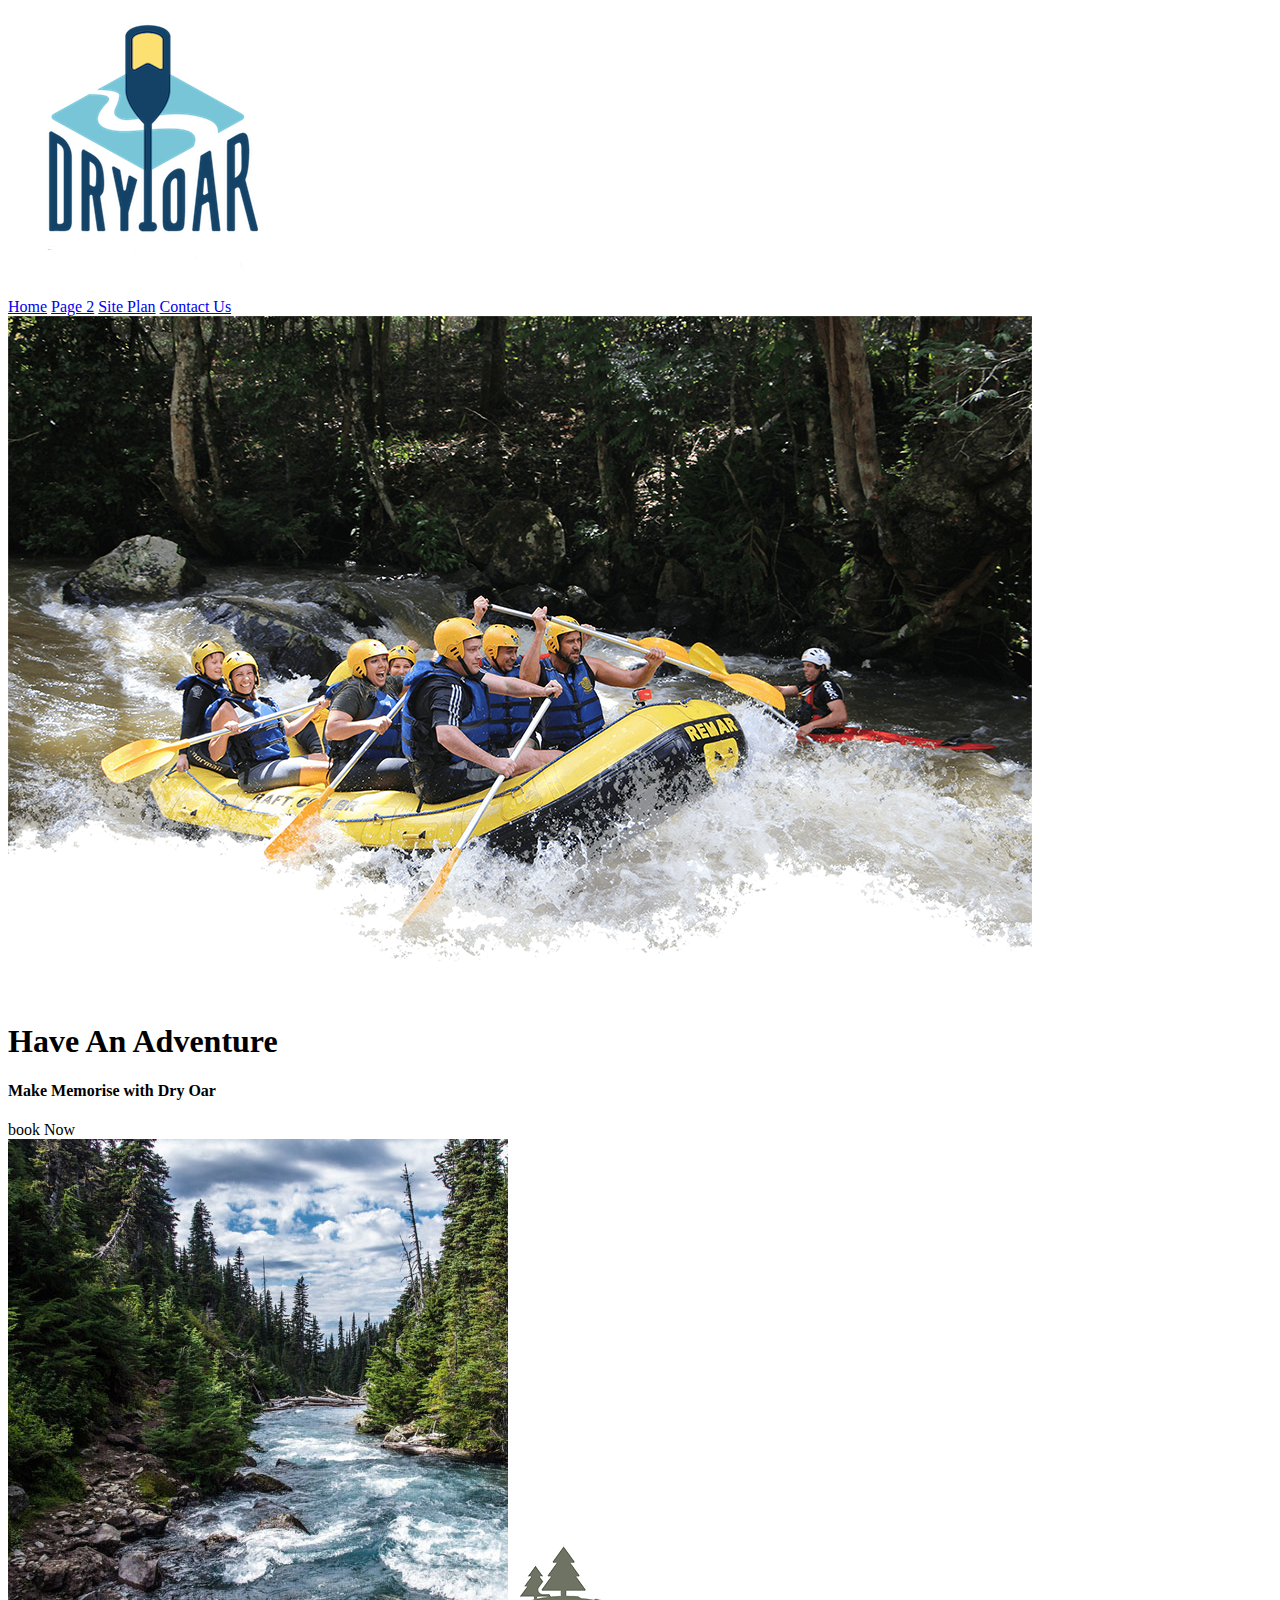
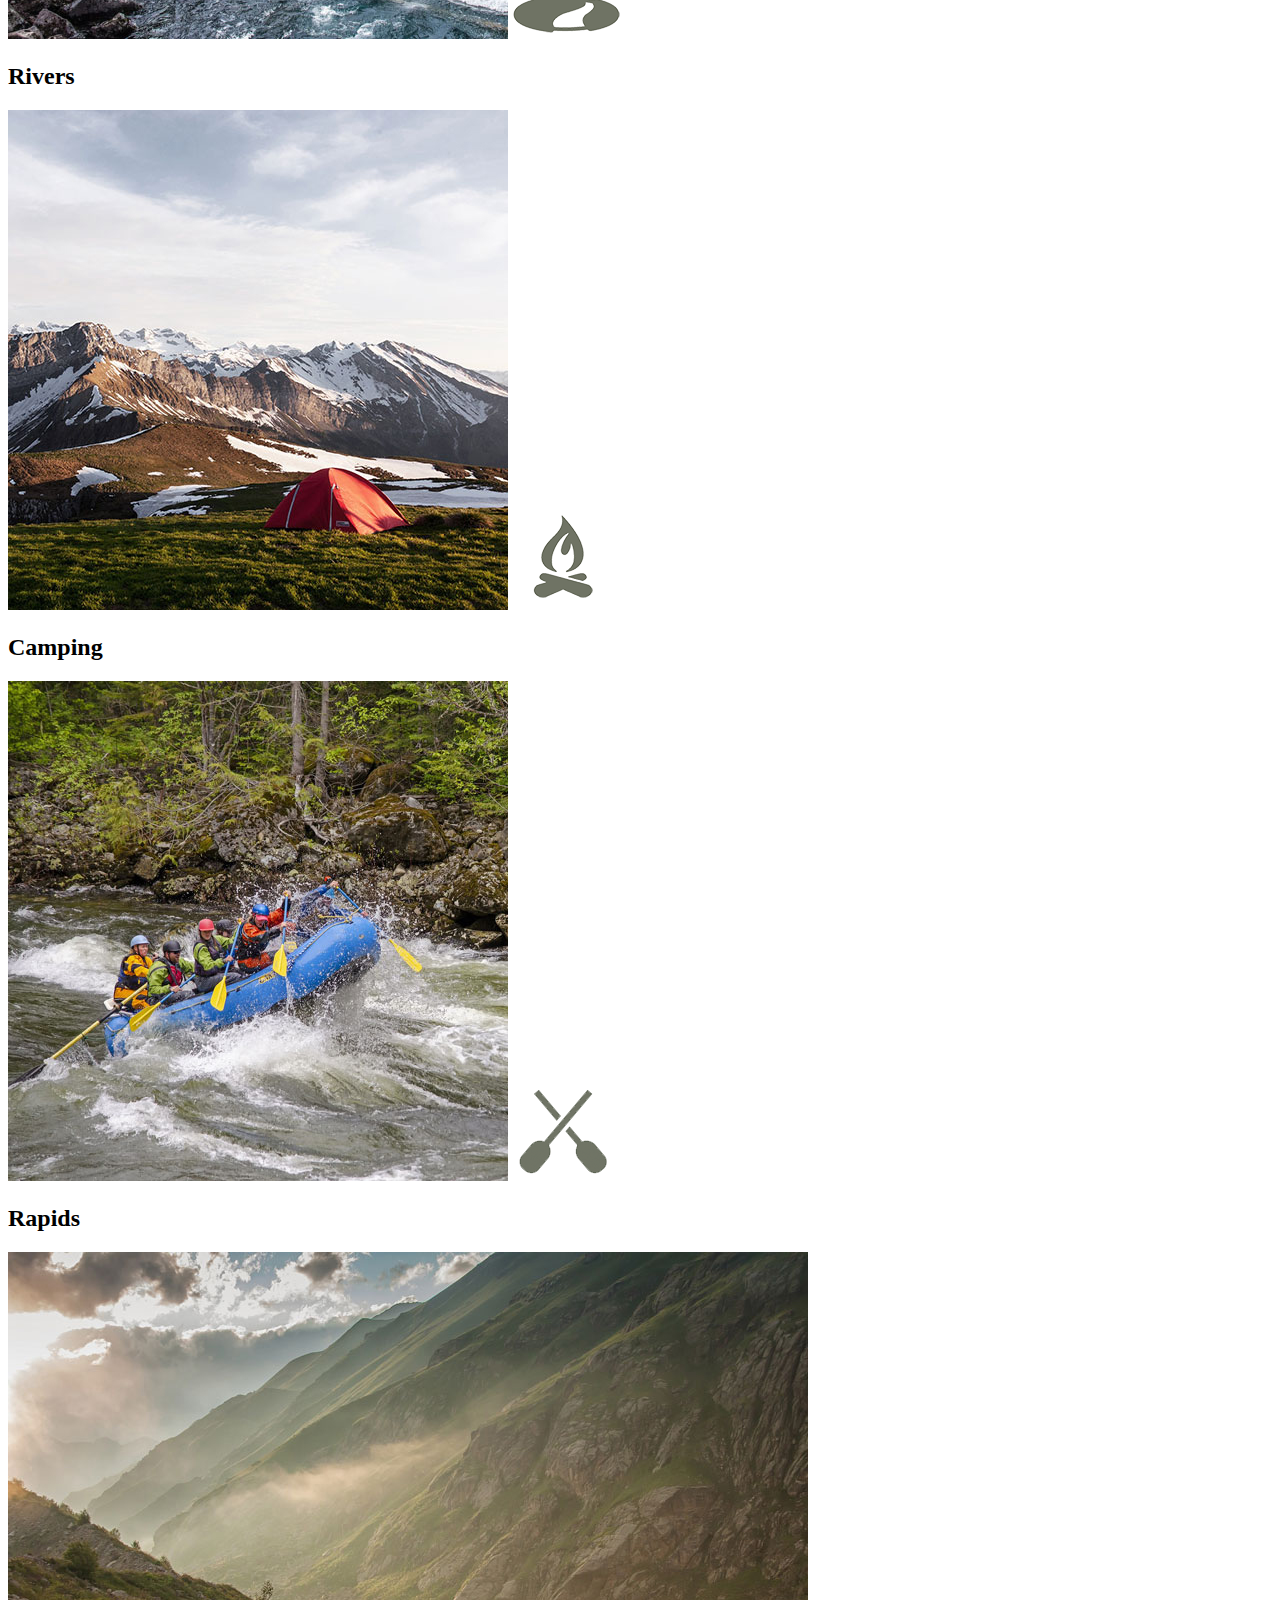
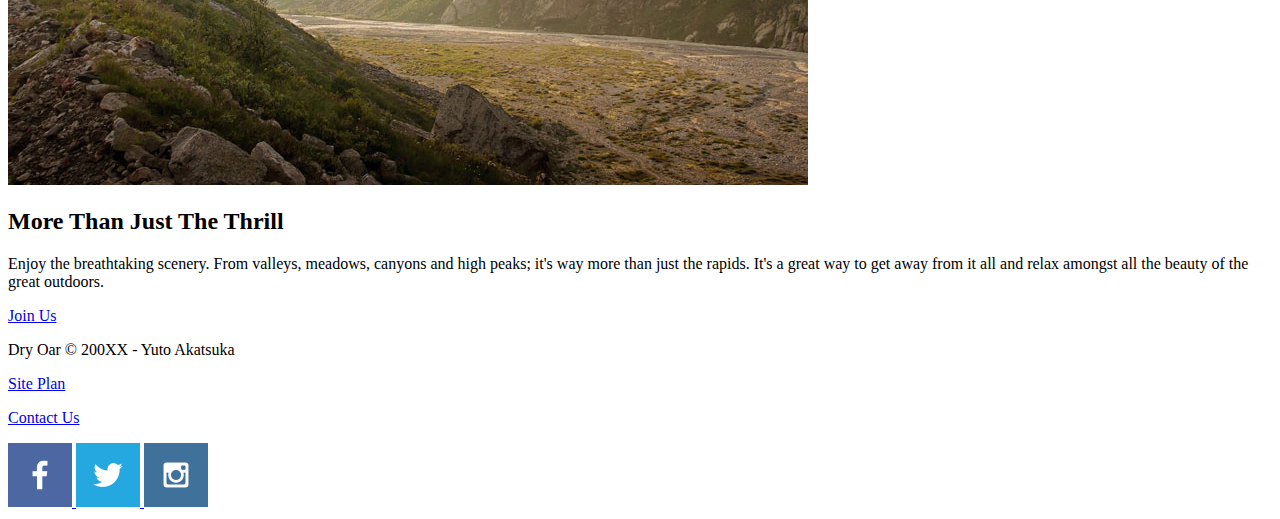
==== wwr/index.html @ e6a86efb "I changed the footer part" ====
<!DOCTYPE html>
<html lang="en">
<head>
    <meta charset="UTF-8">
    <meta name="viewport" content="width=device-width, initial-scale=1.0">
    <title>Whitewater rafting</title>
</head>
<body>
    <header>
        <a id="logo_link" href="index.html">
        <img class="logo" src="images/logo.png" alt="Dry Oar Logo">
        </a>
        <nav>
            <a href="index.html">Home</a>
            <a href="#">Page 2</a>
            <a href="site-plan-rafting.html">Site Plan</a>
            <a href="contactus.html">Contact Us</a>
        </nav>
    </header>
    <div id="hero">
        <div id="hero-box">
            <img id="hero.img" src="images/hero.png" alt="People enjoying rafting">
        </div>    
        <section id="hero-msg">
        <h1 class="home-title">Have An Adventure</h1>
        <h4> Make Memorise with Dry Oar</h4>
        <div class=" button-box">
            <a class="book href=contactus.html">book Now</a>
        </div>
        </section>
    </div> 
   
    <main  class="home-grid">
        <section class="rivers-card">
            <img class="card-img" src="images/rivers.jpg" alt="river in forest">
            <img class="icon" src="images/river_icon.png" alt="river icon">
            <h2>Rivers</h2>
        </section>
        <section class="camping-card">
            <img class="card-img" src="images/camping.jpg" alt="tent in mountains">
            <img class="icon" src="images/fire_icon.png" alt="fire icon">
            <h2>Camping</h2>
        </section>
        <section class="rapids-card">
            <img class="card-img" src="images/rapids.jpg" alt="rafting boat">
            <img class="icon" src="images/oars.png" alt="oars icon">
            <h2>Rapids</h2>
        </section>
        <img class="mountains" src="images/mountains.jpg" alt="Misty mountains">
        <section class="msg">
            <h2>More Than Just The Thrill</h2>
            <p>Enjoy the breathtaking scenery. From valleys, meadows, canyons and high peaks; it's way more than just the rapids. It's a great way to get away from it all and relax amongst all the beauty of the great outdoors.</p>
            <a class="join" href="rivers.html">Join Us</a>
        </section>
    </main>


<footer>
        <p>Dry Oar &copy; 200XX - Yuto Akatsuka</p>
        <p><a href='site-plan-rafting.html'>Site Plan</a></p>
        <p><a href='contactus.html'>Contact Us</a></p>
        <div class="social">
            <a href="https://facebook.com">
                <img src="images/facebook.png" alt="fb icon">
            </a>
            <a href="https//twitter.com">
                <img src="images/twitter.png" alt="twitter icon">
            </a>
            <a href="https://instagram.com">
                <img src="images/instagram.png" alt="instagram icon">
            </a>
        </div>
</footer>
</body>
</html>
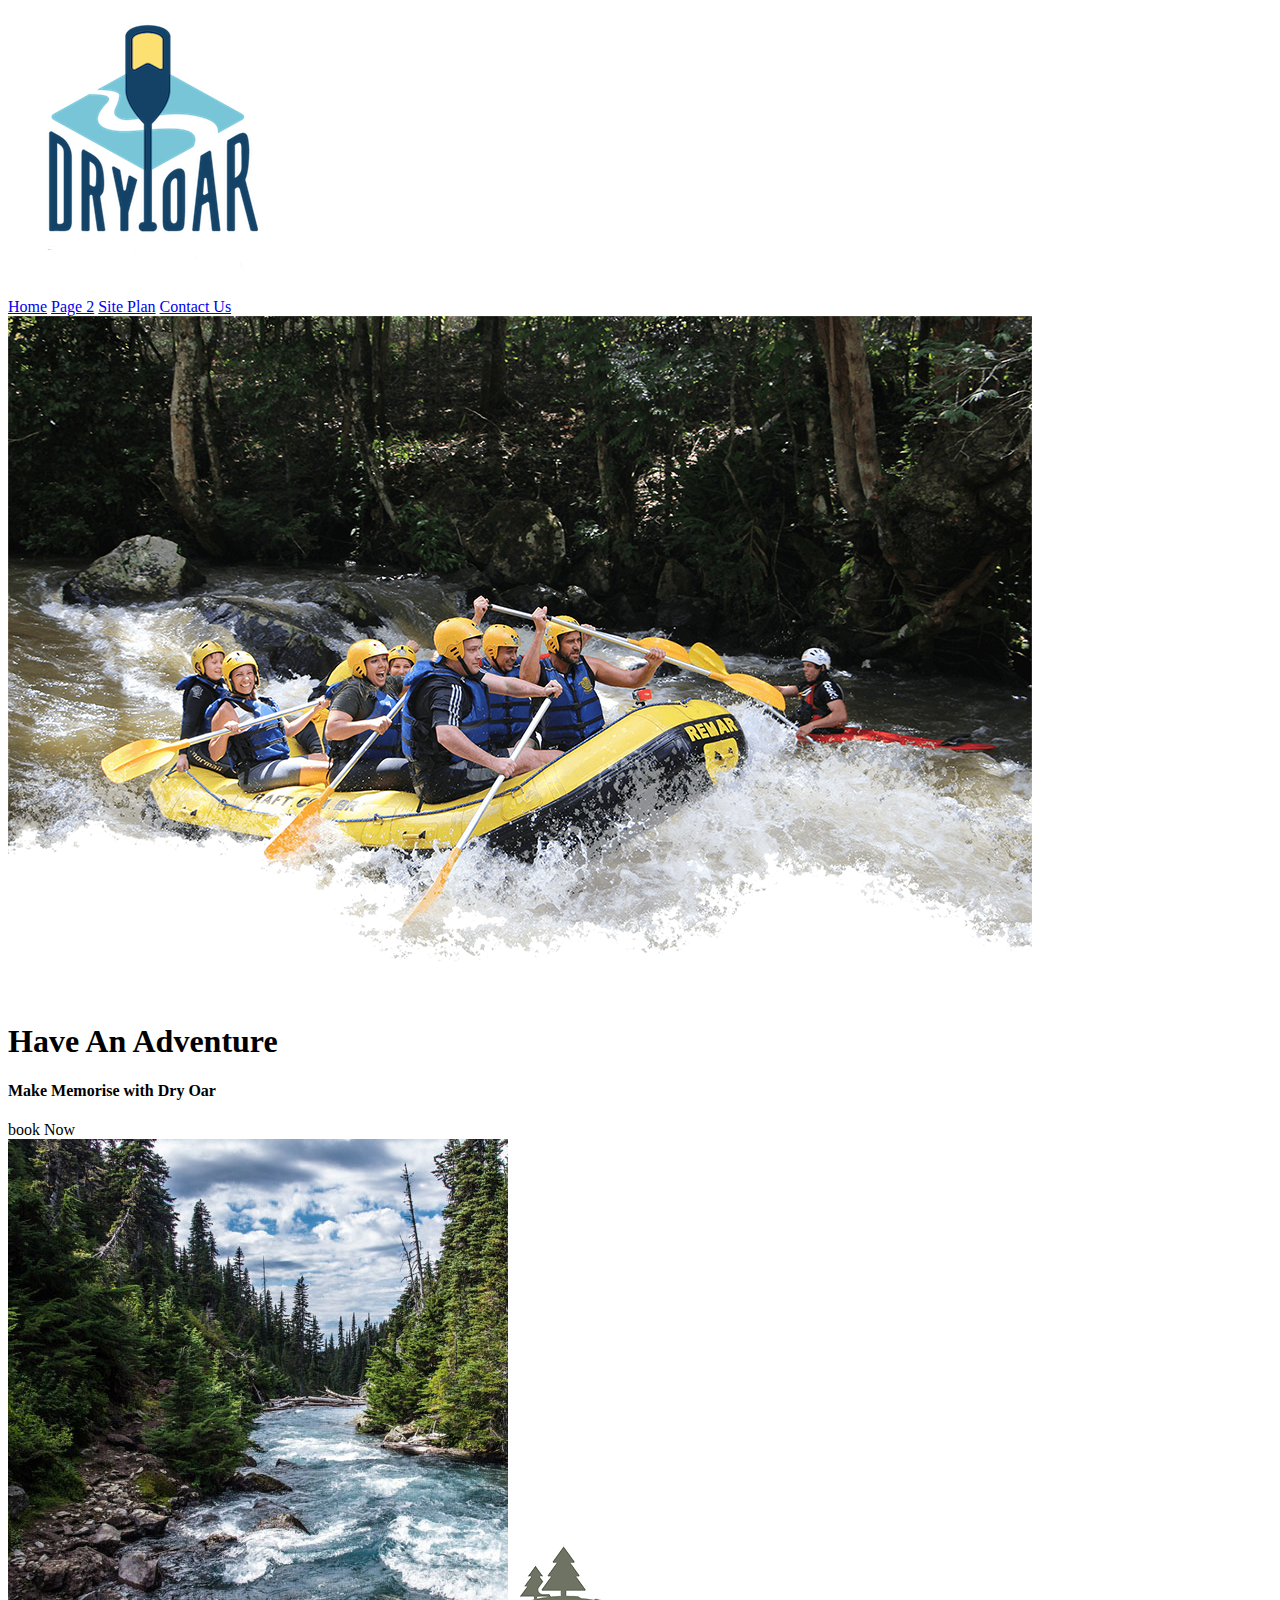
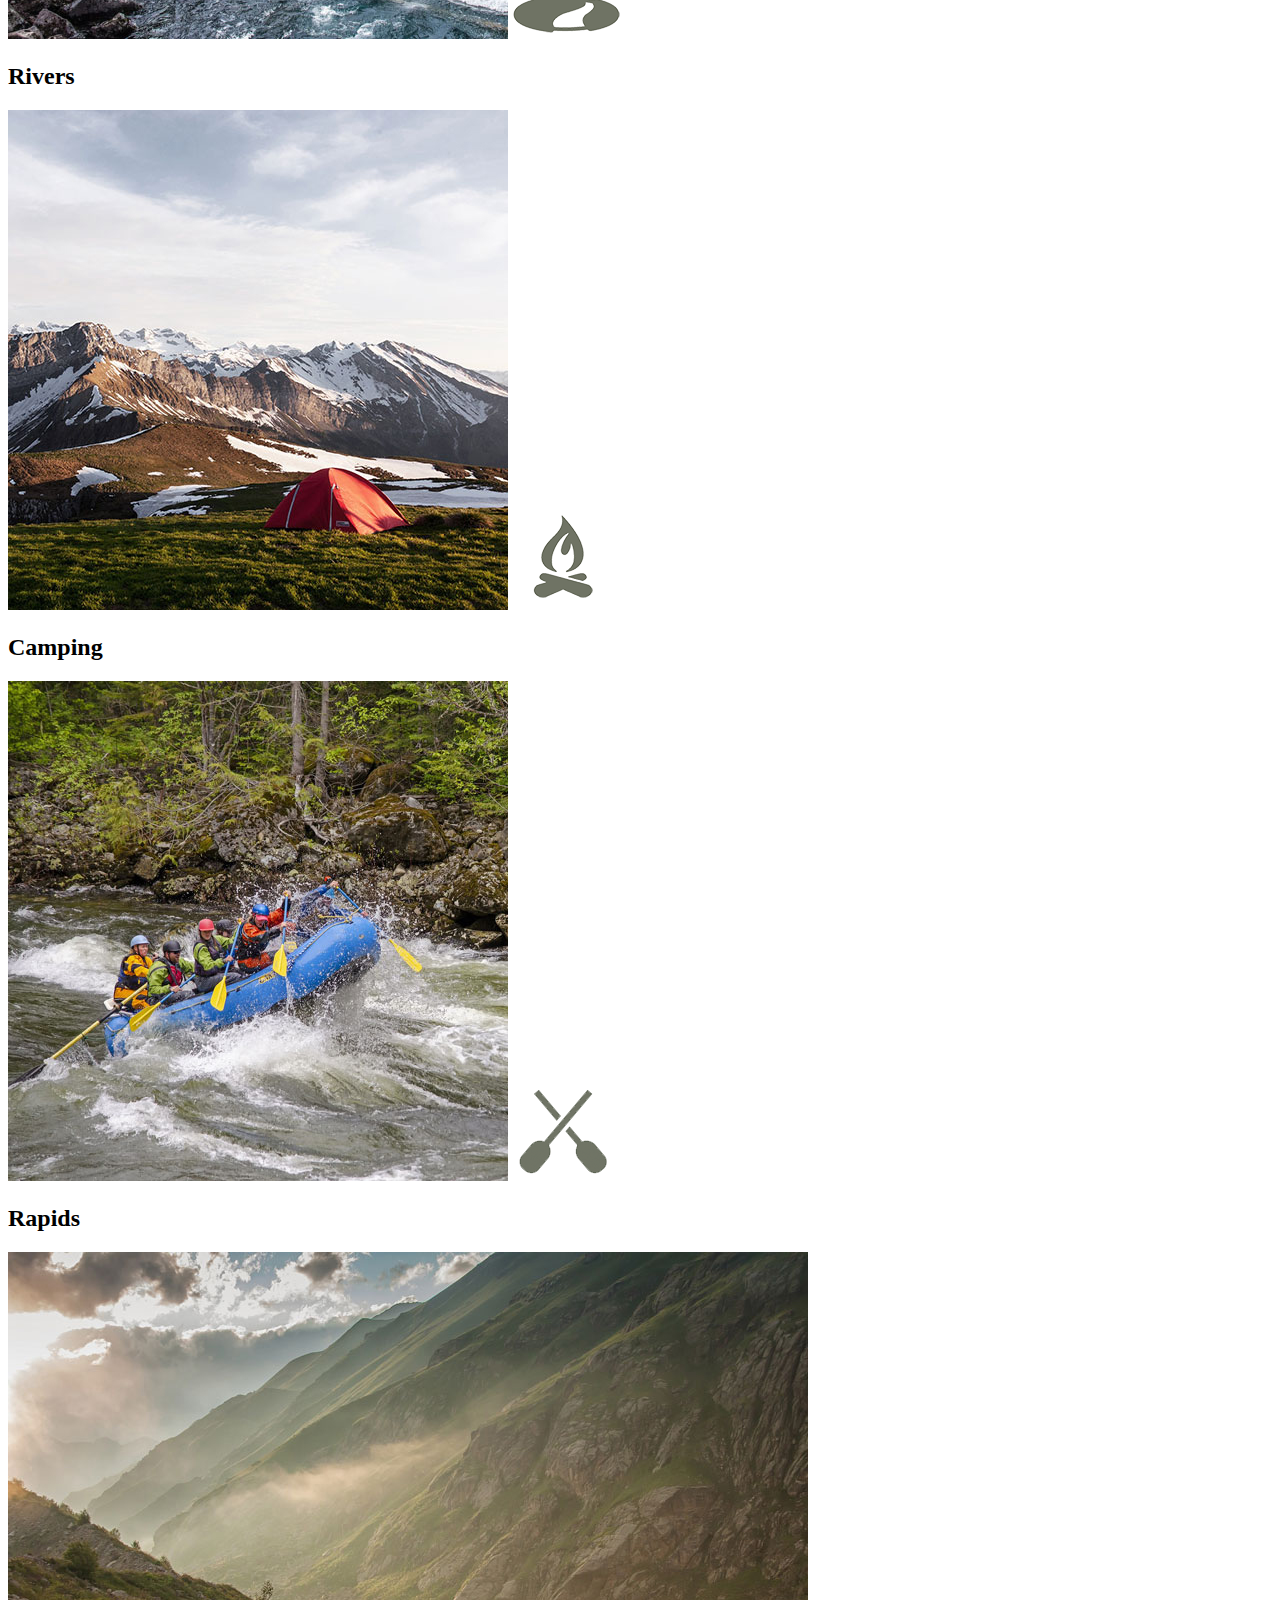
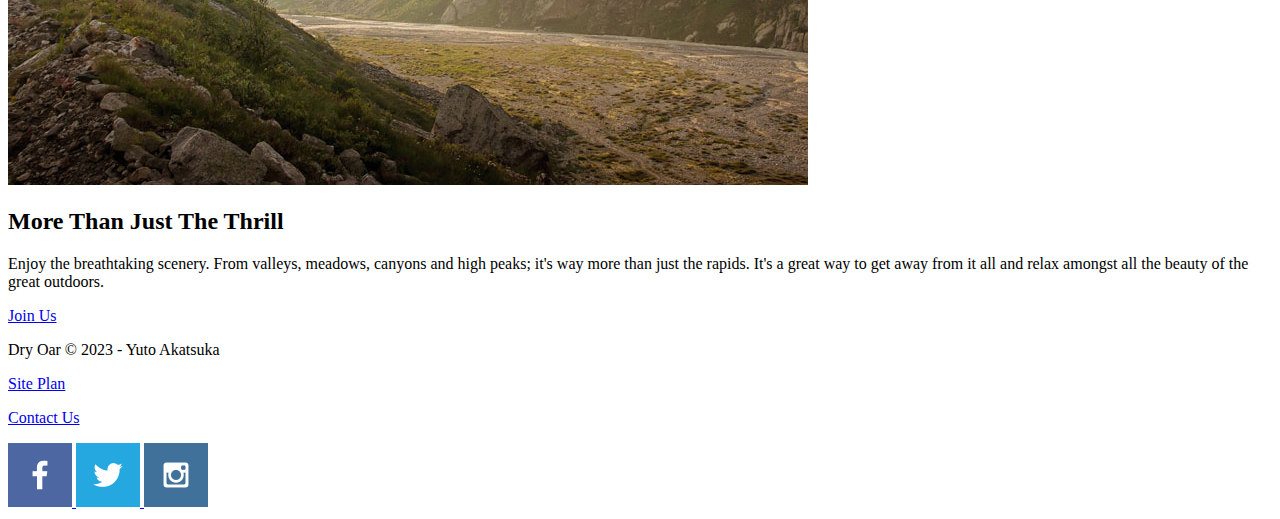
==== commit af4af64a: "I changed the footer with currently year" ====
--- a/wwr/index.html
+++ b/wwr/index.html
@@ -56,7 +56,7 @@
 
 
 <footer>
-        <p>Dry Oar &copy; 200XX - Yuto Akatsuka</p>
+        <p>Dry Oar &copy; 2023 - Yuto Akatsuka</p>
         <p><a href='site-plan-rafting.html'>Site Plan</a></p>
         <p><a href='contactus.html'>Contact Us</a></p>
         <div class="social">
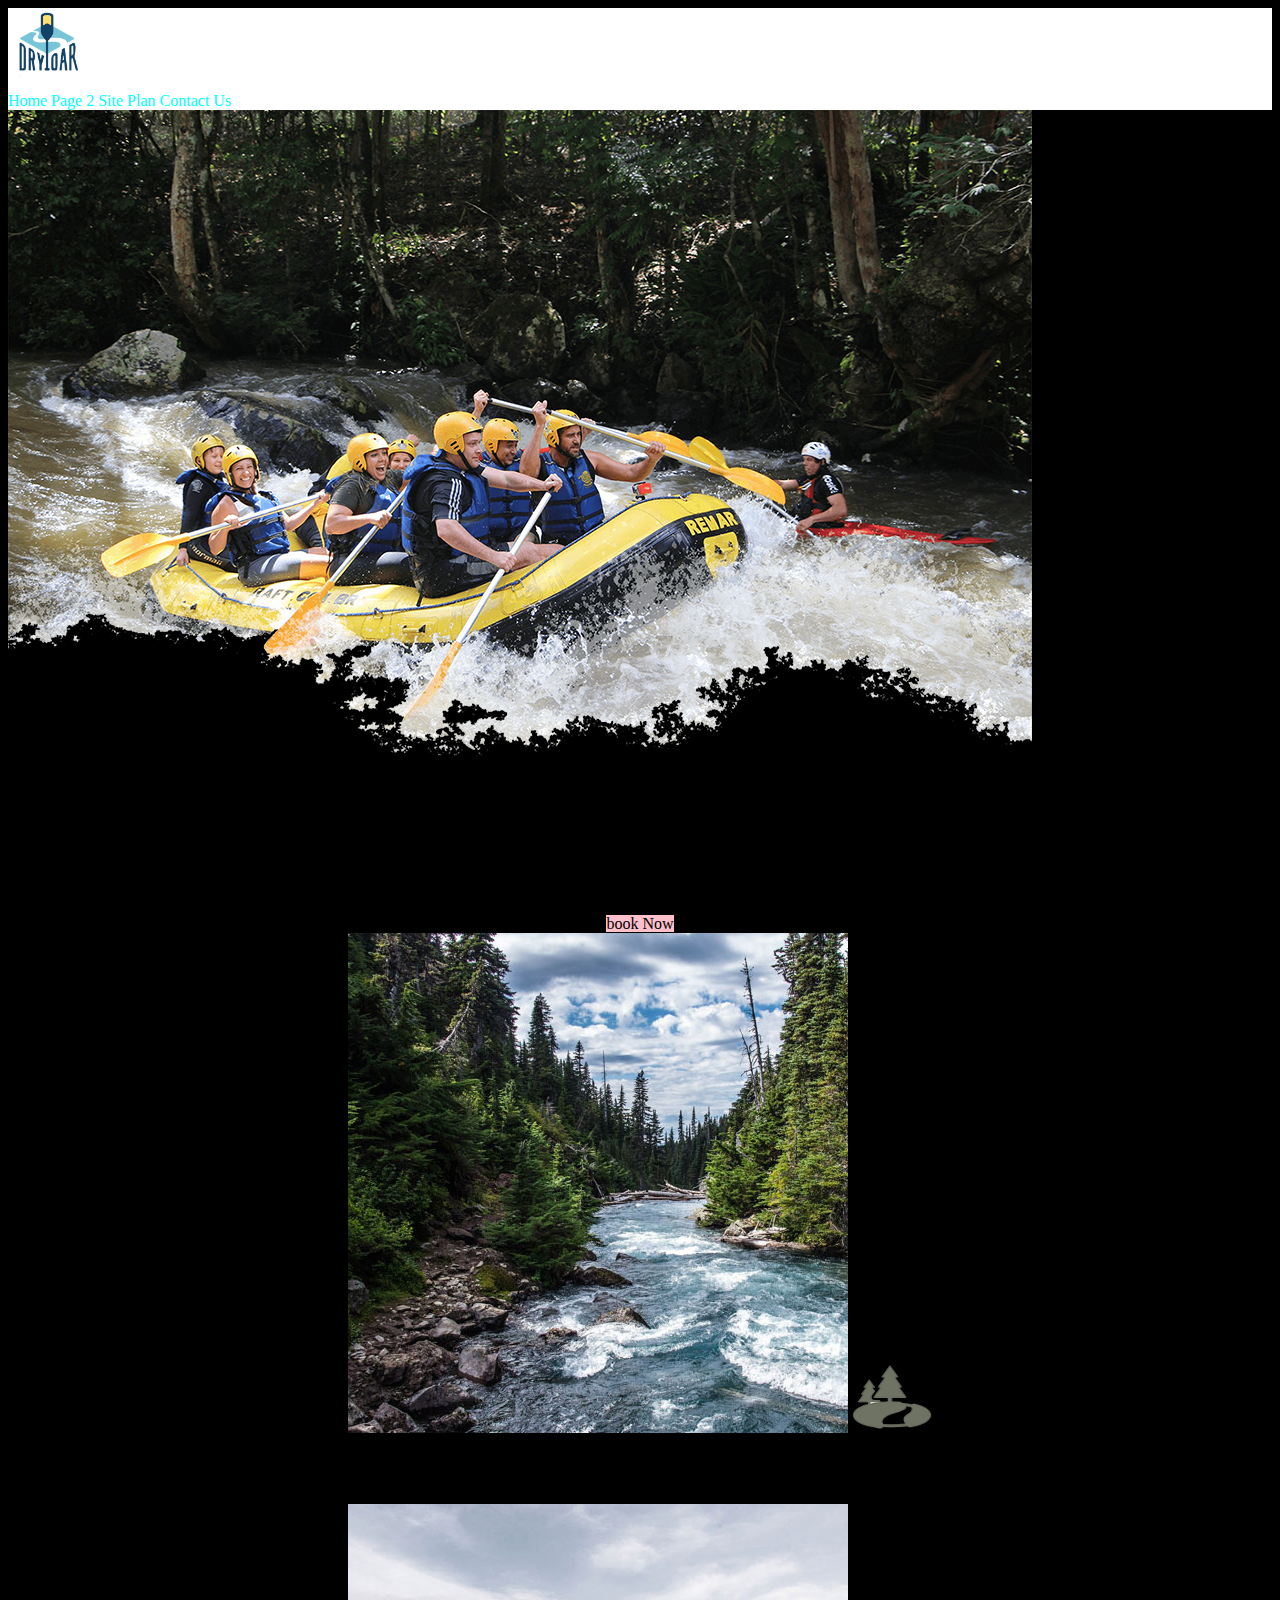
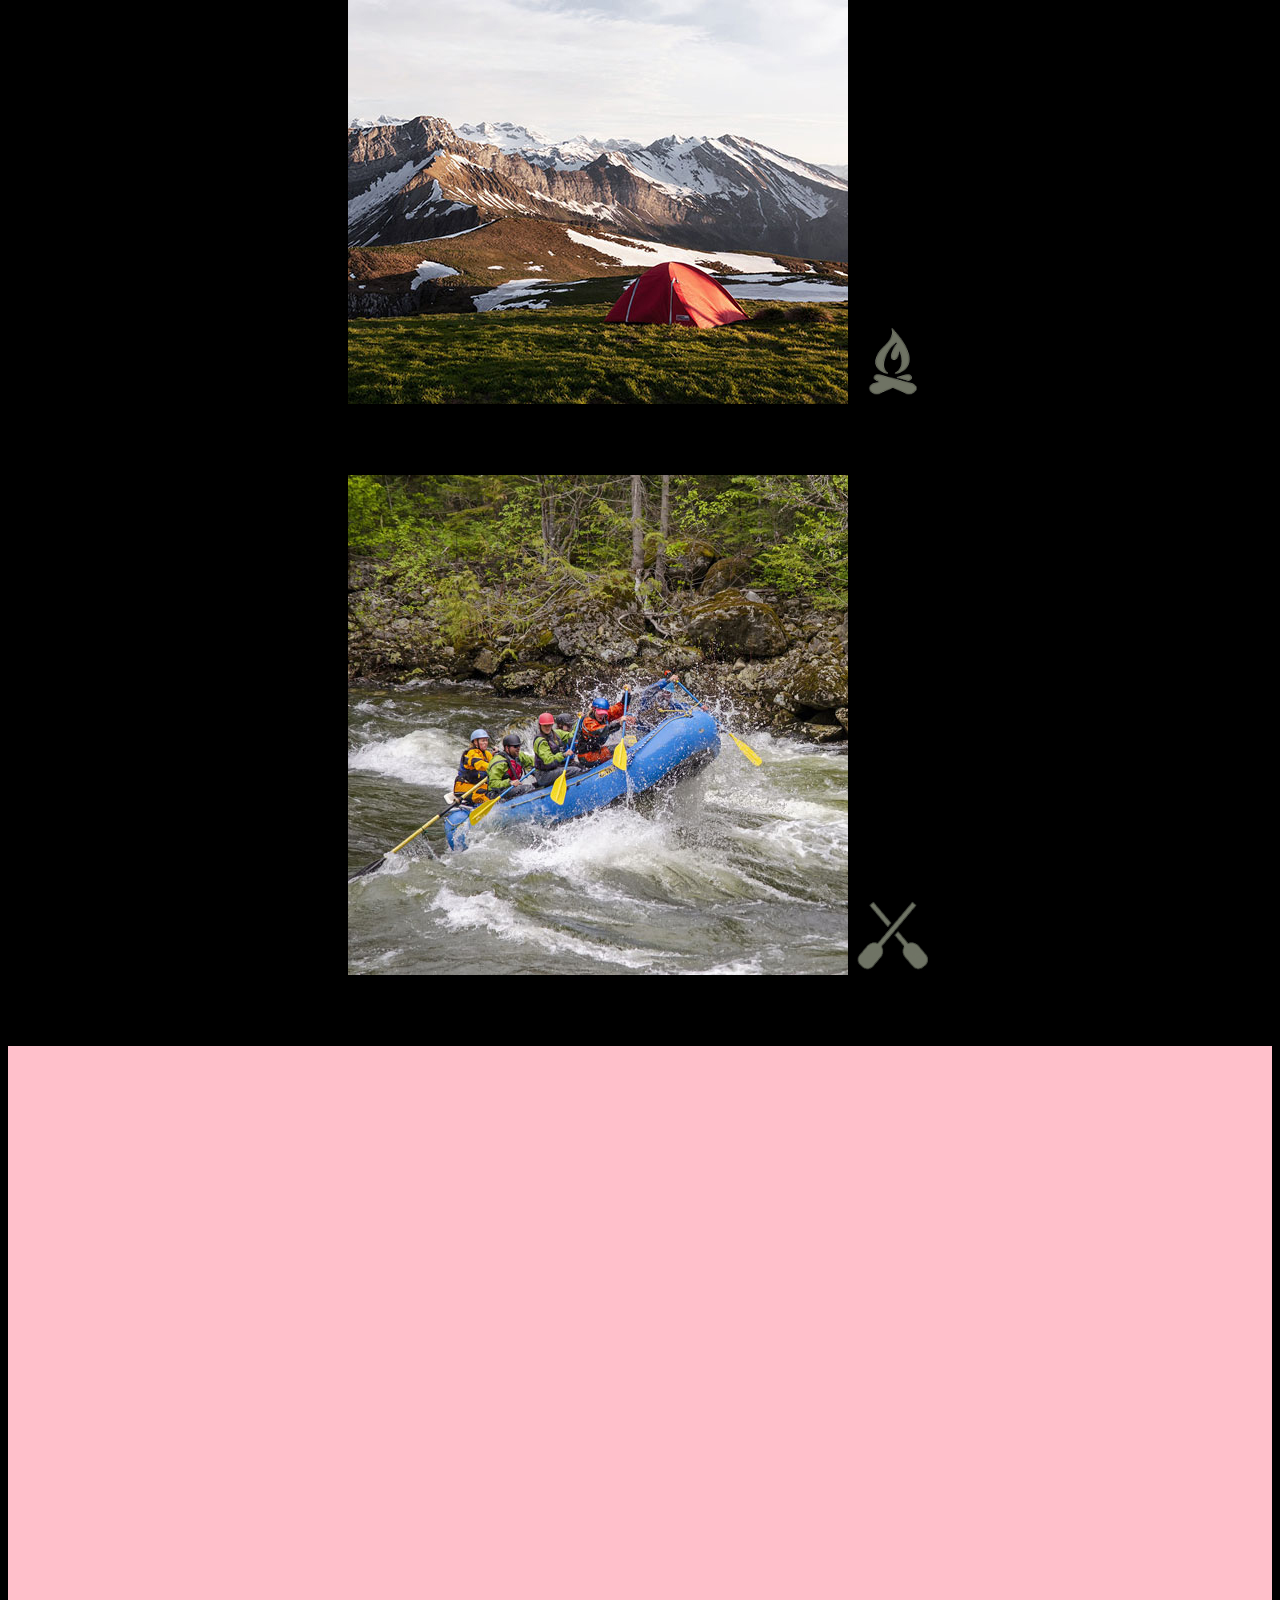
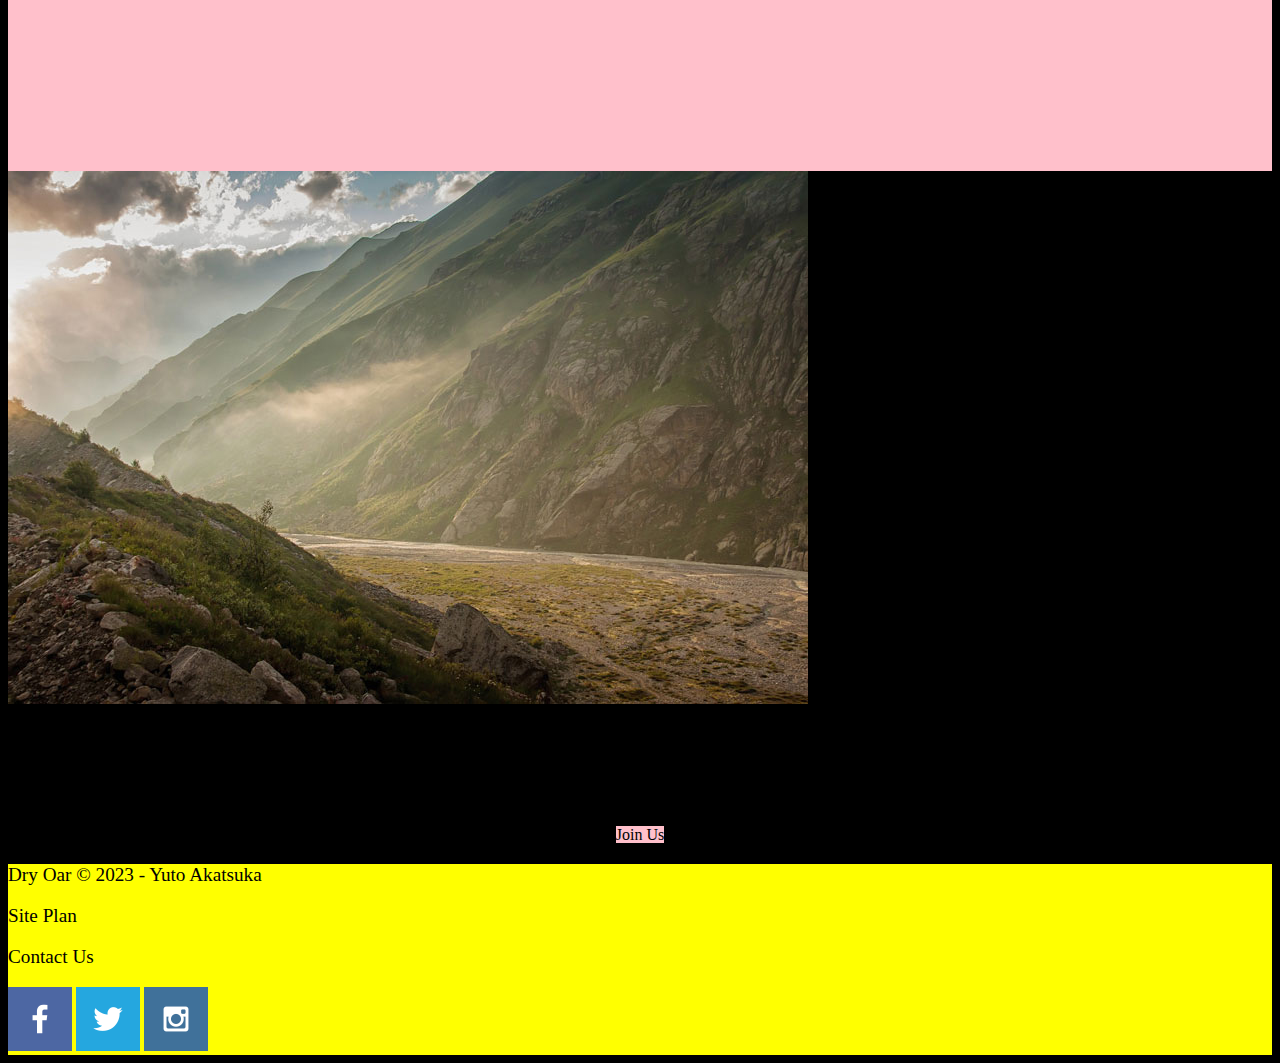
==== commit f1687efa: "Check vaild coding" ====
--- a/wwr/index.html
+++ b/wwr/index.html
@@ -4,8 +4,10 @@
     <meta charset="UTF-8">
     <meta name="viewport" content="width=device-width, initial-scale=1.0">
     <title>Whitewater rafting</title>
+    <link rel="stylesheet" href="styles/style.css">
 </head>
 <body>
+    <div id="content">
     <header>
         <a id="logo_link" href="index.html">
         <img class="logo" src="images/logo.png" alt="Dry Oar Logo">
@@ -46,6 +48,7 @@
             <img class="icon" src="images/oars.png" alt="oars icon">
             <h2>Rapids</h2>
         </section>
+        <div id="background"></div>
         <img class="mountains" src="images/mountains.jpg" alt="Misty mountains">
         <section class="msg">
             <h2>More Than Just The Thrill</h2>
@@ -55,21 +58,22 @@
     </main>
 
 
-<footer>
-        <p>Dry Oar &copy; 2023 - Yuto Akatsuka</p>
-        <p><a href='site-plan-rafting.html'>Site Plan</a></p>
-        <p><a href='contactus.html'>Contact Us</a></p>
-        <div class="social">
-            <a href="https://facebook.com">
+        <footer>
+            <p>Dry Oar &copy; 2023 - Yuto Akatsuka</p>
+            <p><a href='site-plan-rafting.html'>Site Plan</a></p>
+            <p><a href='contactus.html'>Contact Us</a></p>
+            <div class="social">
+                 <a href="https://facebook.com" target="_blank">
                 <img src="images/facebook.png" alt="fb icon">
-            </a>
-            <a href="https//twitter.com">
+                </a>
+                 <a href="https//twitter.com" target="_blank">
                 <img src="images/twitter.png" alt="twitter icon">
-            </a>
-            <a href="https://instagram.com">
+                </a>
+                <a href="https://instagram.com" target="_blank">
                 <img src="images/instagram.png" alt="instagram icon">
-            </a>
-        </div>
-</footer>
+                 </a>
+            </div>
+        </footer>
+    </div>
 </body>
 </html>  --- a/wwr/styles/style.css
+++ b/wwr/styles/style.css
@@ -0,0 +1,88 @@
+#content{
+    max-width: 1600px;
+    margin: 0 auto;
+}
+
+.icon{
+    width: 80px;
+}
+.logo{
+    width:80px;
+}
+#hero-img{
+    width:100px;
+}
+
+nav a{
+    text-align: center;
+    color:aqua;
+    text-decoration: none;
+}
+#hero-msg h1, #hero-msg h4{
+    text-align: center;
+}
+.button-box{
+    text-align:center;
+}
+main section{
+    text-align:center;
+}
+
+#background {
+    height:725px;
+}
+body{
+    background-color:black;
+}
+header{
+    background-color:white;
+}
+nav a:hover{
+    background-color:blue;
+    color:black;
+}
+.book, .join{
+    background-color:pink;
+    color:black;
+    text-decoration: none;
+}
+.book:hover, .join:hover{
+    background-color:black;
+    color:black;
+}
+#background{
+    background-color:pink;
+}
+.msg{
+    background-color:black;
+}
+footer{
+    background-color:yellow;
+    color:black;
+}
+.home-title{
+    color:black;
+}
+h4{
+    color:black;
+}
+.msg h2{
+    color:black;
+}
+.msg p{
+    color:black;
+}
+footer a{
+    color:black;
+    text-decoration: none;
+}
+footer a:hover{
+    color:black;
+}
+footer p{
+    font-size: 1.2em;
+}
+footer p a:hover{
+    text-decoration: underline;
+}
+
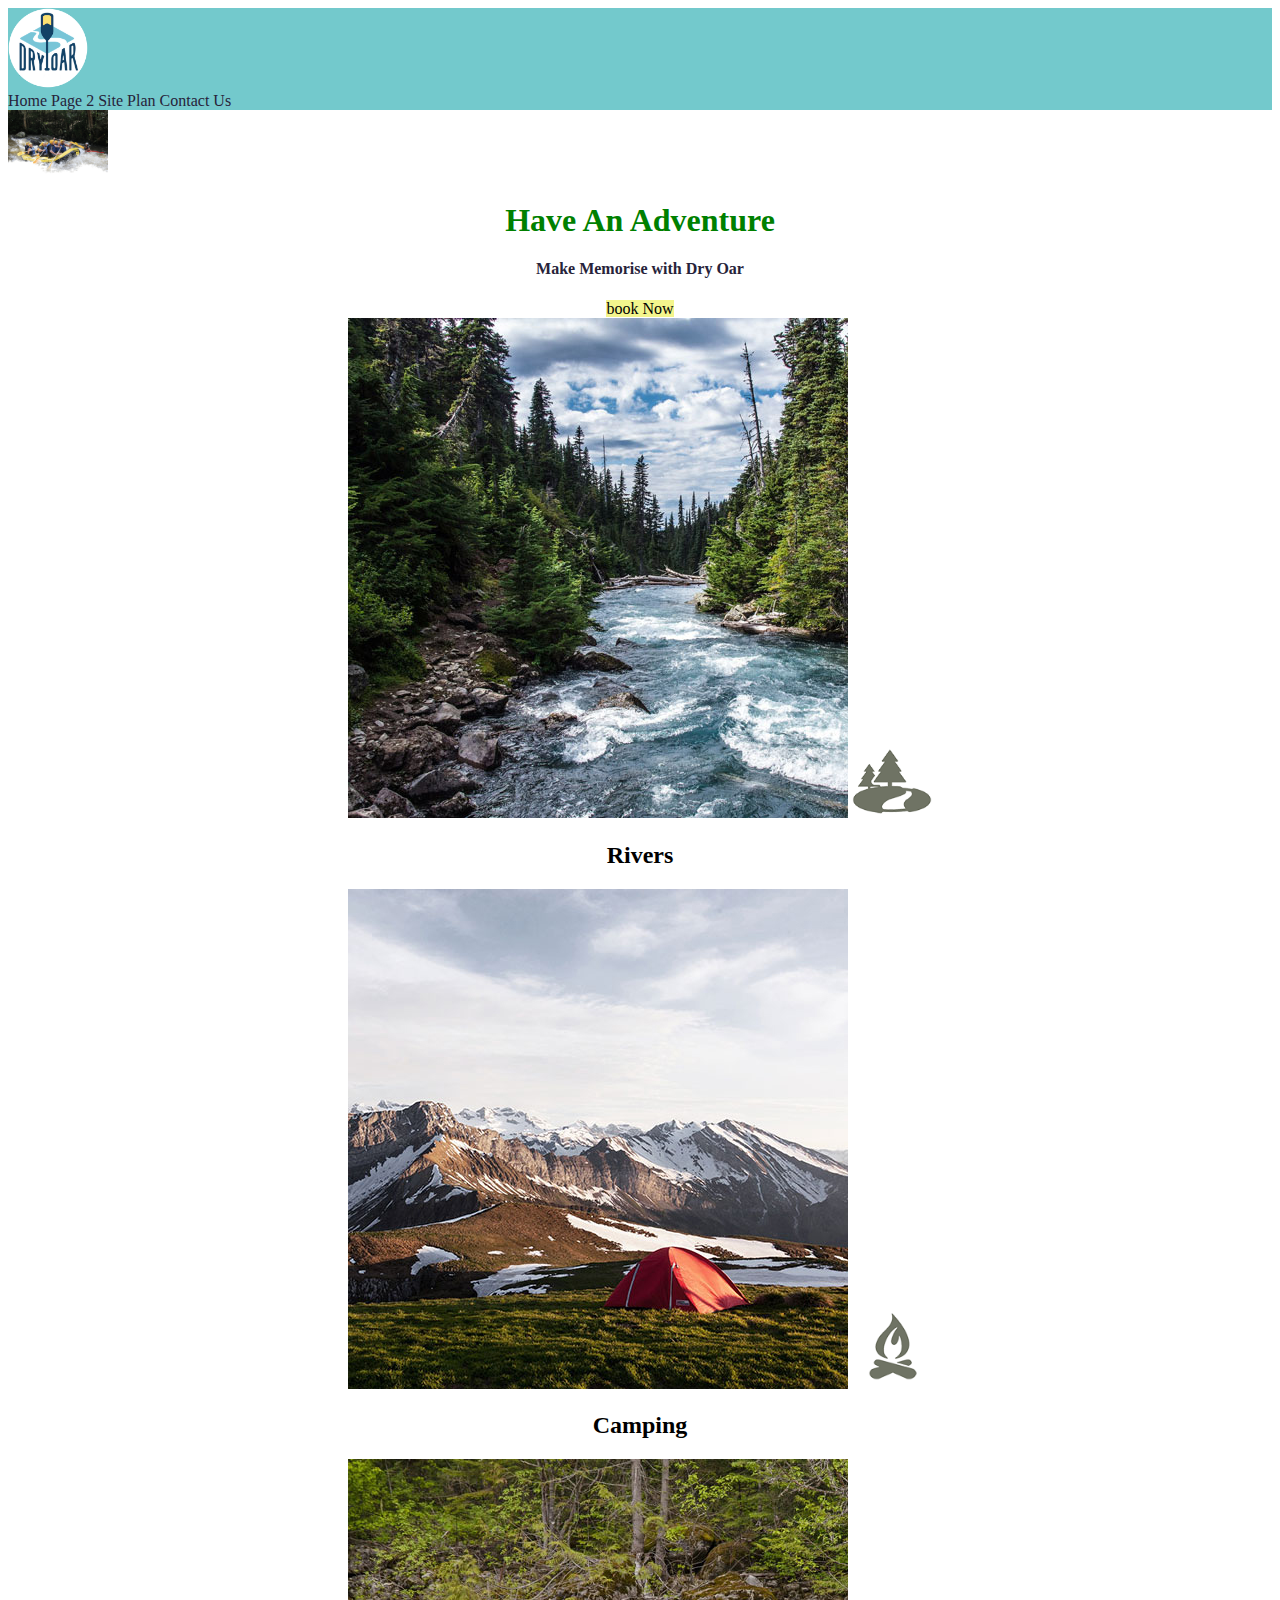
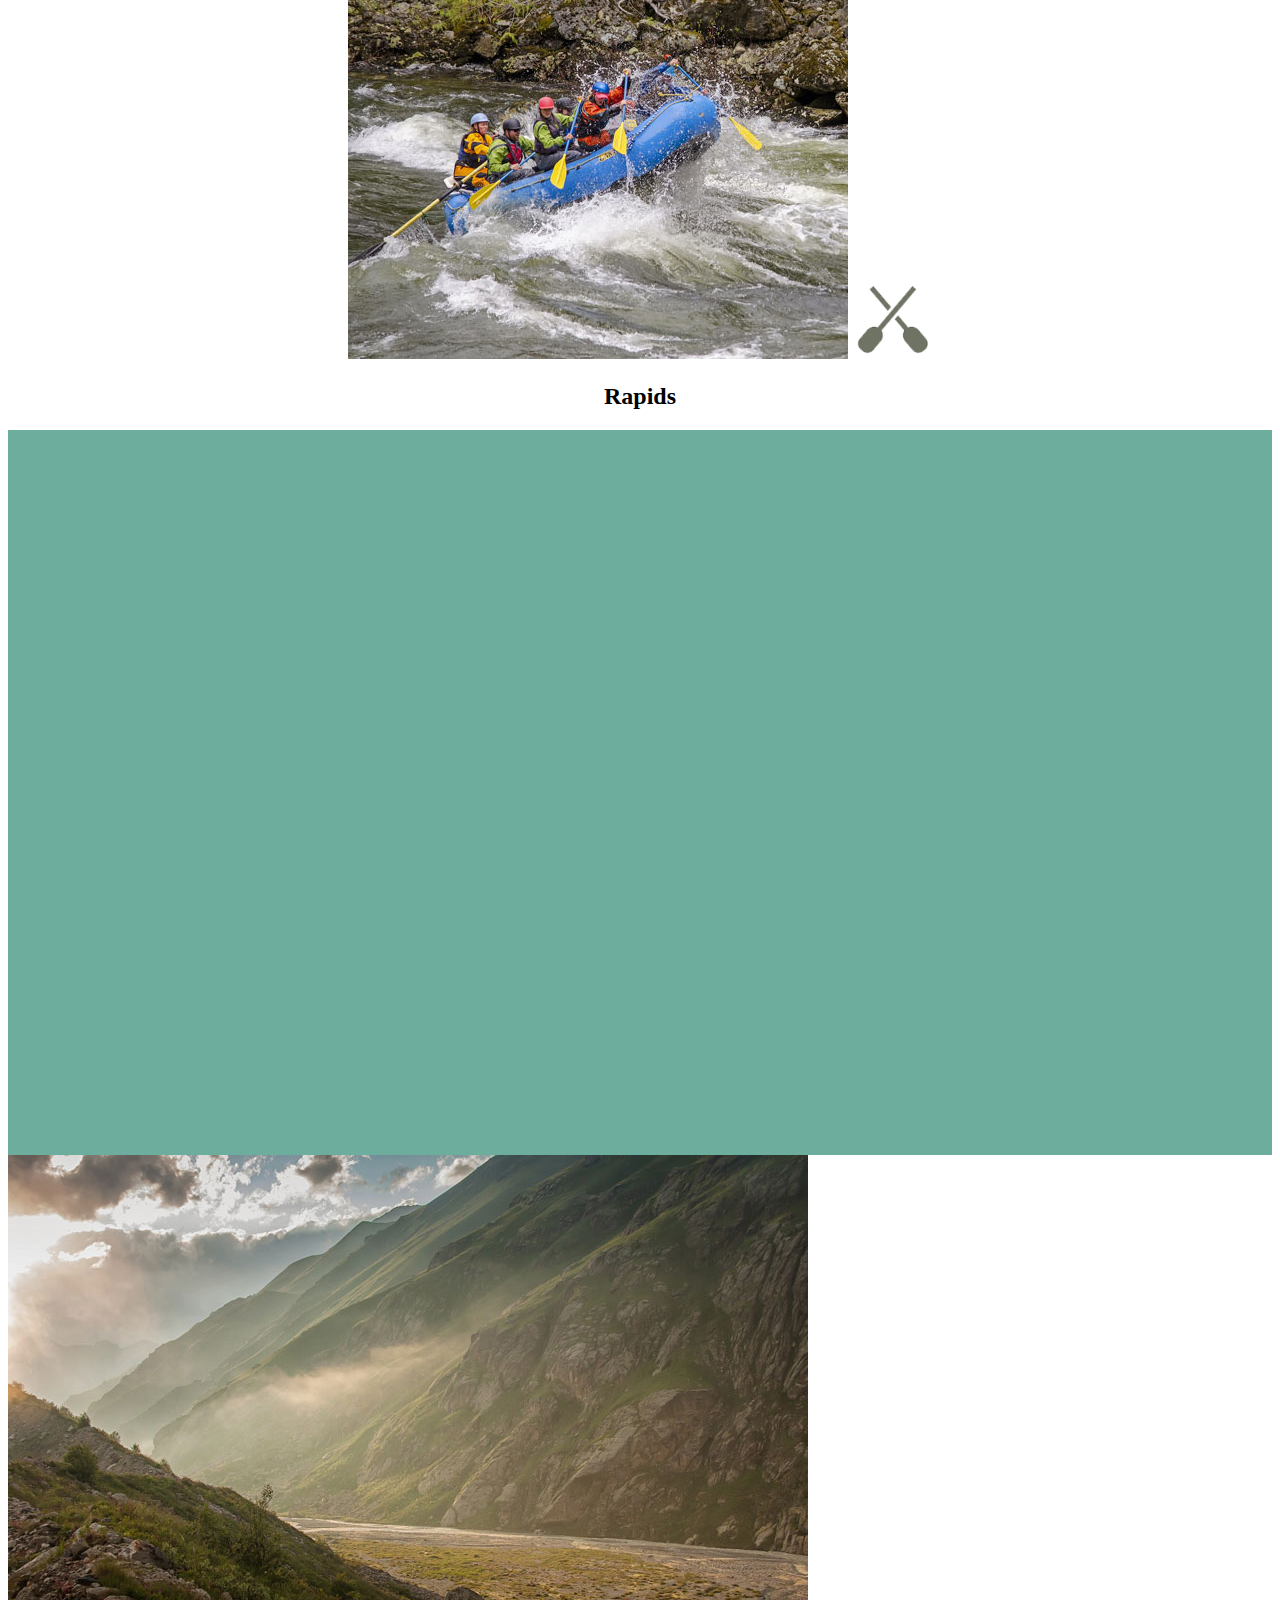
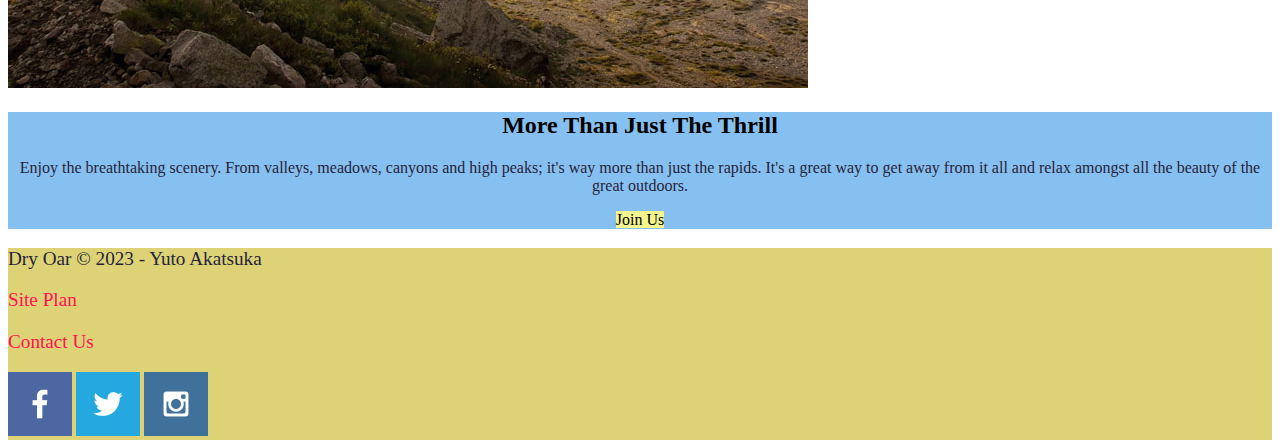
==== commit 01bc48e4: "I did resubmission" ====
--- a/wwr/index.html
+++ b/wwr/index.html
@@ -21,7 +21,7 @@
     </header>
     <div id="hero">
         <div id="hero-box">
-            <img id="hero.img" src="images/hero.png" alt="People enjoying rafting">
+            <img id="hero-img" src="images/hero.png" alt="People enjoying rafting">
         </div>    
         <section id="hero-msg">
         <h1 class="home-title">Have An Adventure</h1>
--- a/wwr/styles/style.css
+++ b/wwr/styles/style.css
@@ -15,7 +15,7 @@
 
 nav a{
     text-align: center;
-    color:aqua;
+    color:#27233a;
     text-decoration: none;
 }
 #hero-msg h1, #hero-msg h4{
@@ -32,52 +32,52 @@
     height:725px;
 }
 body{
-    background-color:black;
+    background-color:white;
 }
 header{
-    background-color:white;
+    background-color:#73c9cc;
 }
 nav a:hover{
-    background-color:blue;
-    color:black;
+    background-color:#8f6ce0;
+    color:#ff1053;
 }
 .book, .join{
-    background-color:pink;
+    background-color:#f3f58d;
     color:black;
     text-decoration: none;
 }
 .book:hover, .join:hover{
-    background-color:black;
-    color:black;
+    background-color:rgb(100, 156, 142);
+    color:#27233a;
 }
 #background{
-    background-color:pink;
+    background-color:rgb(108, 173, 157);
 }
 .msg{
-    background-color:black;
+    background-color:rgb(134, 192, 240);
 }
 footer{
-    background-color:yellow;
-    color:black;
+    background-color:#ddd376;
+    color:#27233a;
 }
 .home-title{
-    color:black;
+    color:green;
 }
 h4{
-    color:black;
+    color:#27233a;
 }
 .msg h2{
     color:black;
 }
 .msg p{
-    color:black;
+    color:#27233a;
 }
 footer a{
-    color:black;
+    color:#ff1053;
     text-decoration: none;
 }
 footer a:hover{
-    color:black;
+    color:blue;
 }
 footer p{
     font-size: 1.2em;
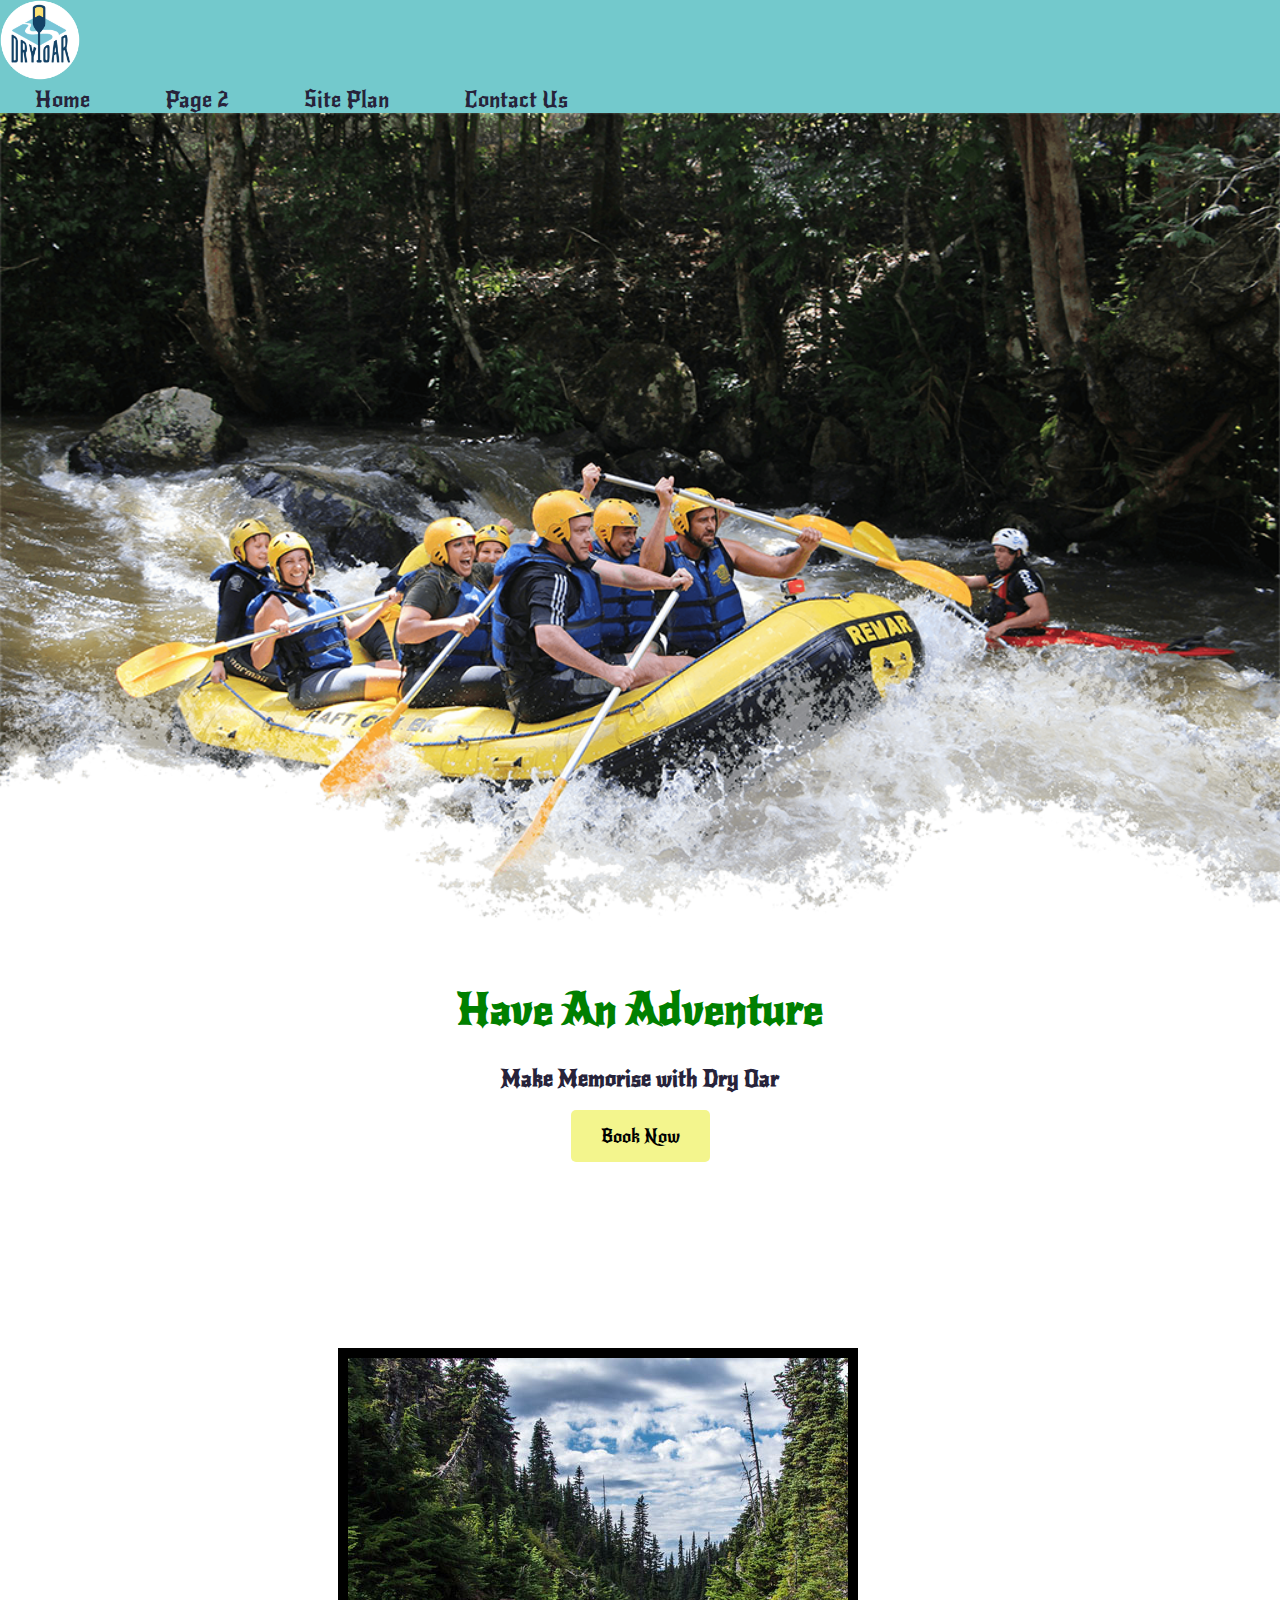
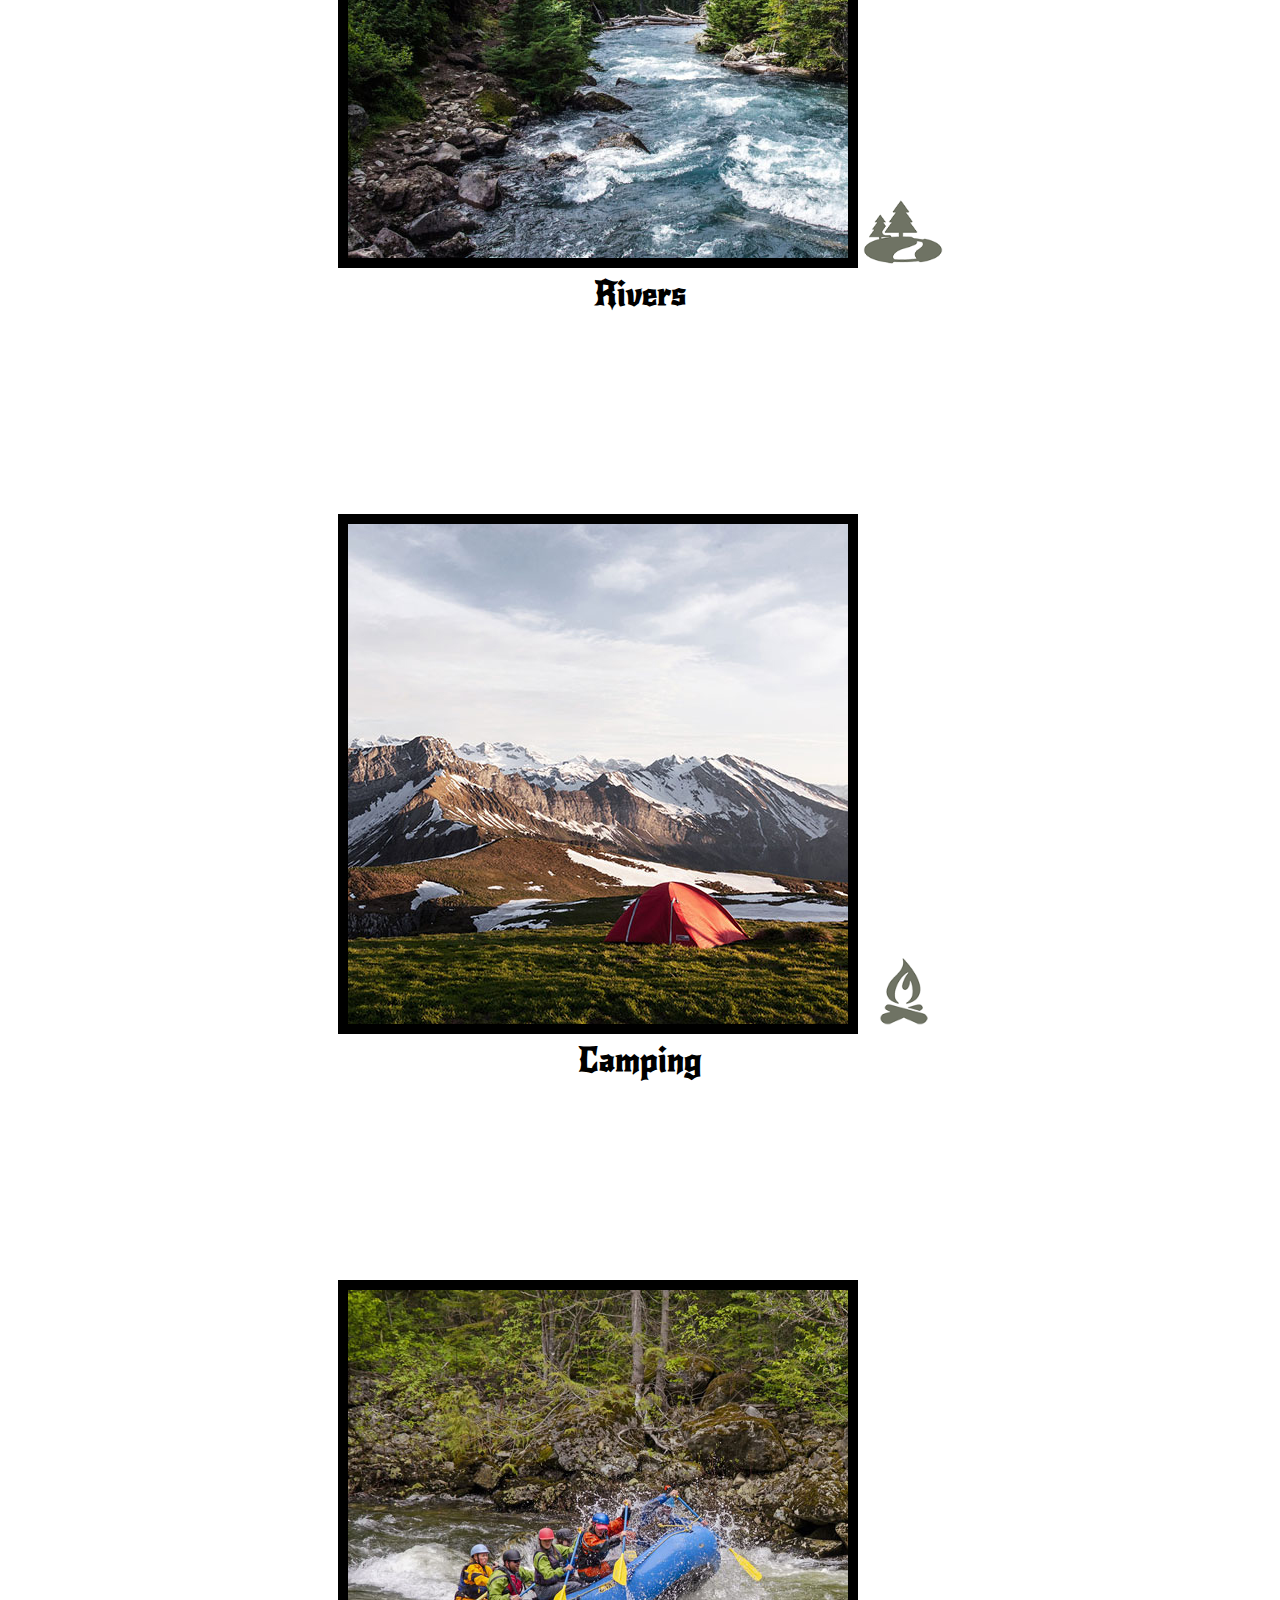
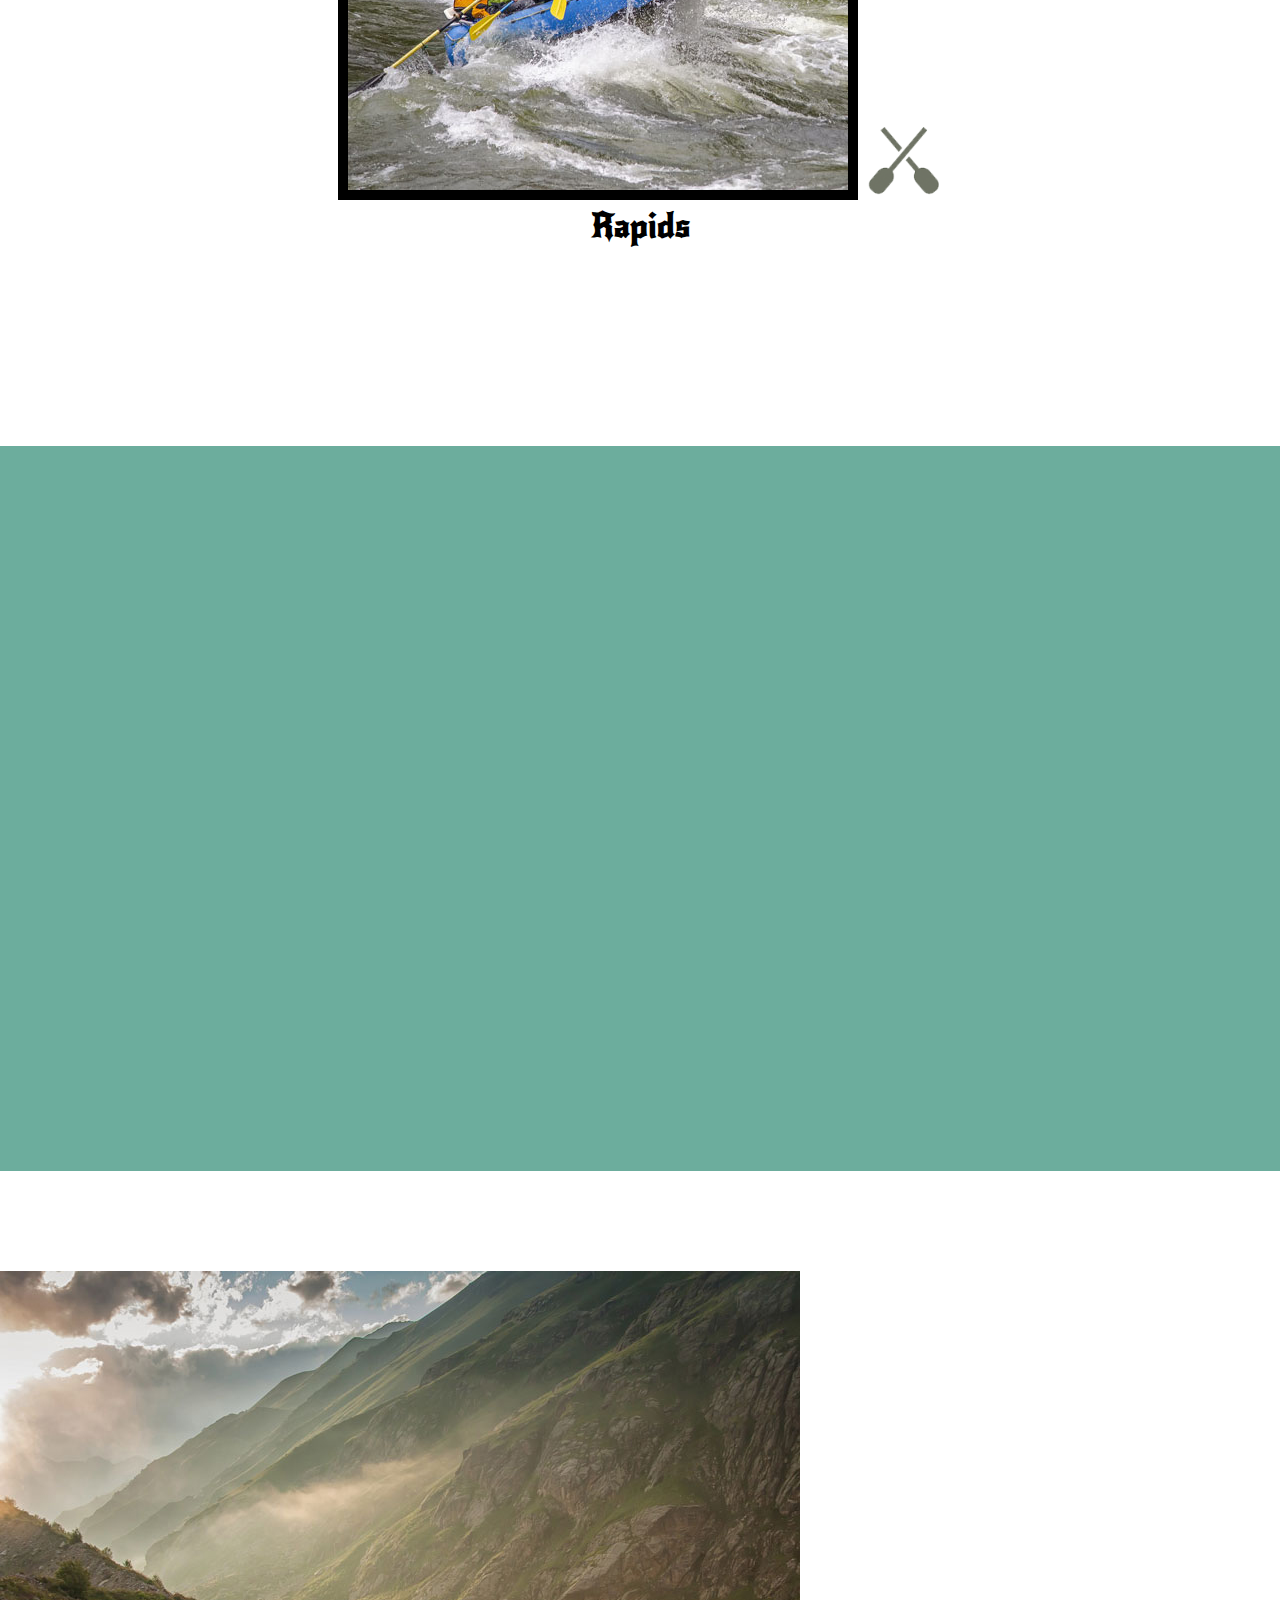
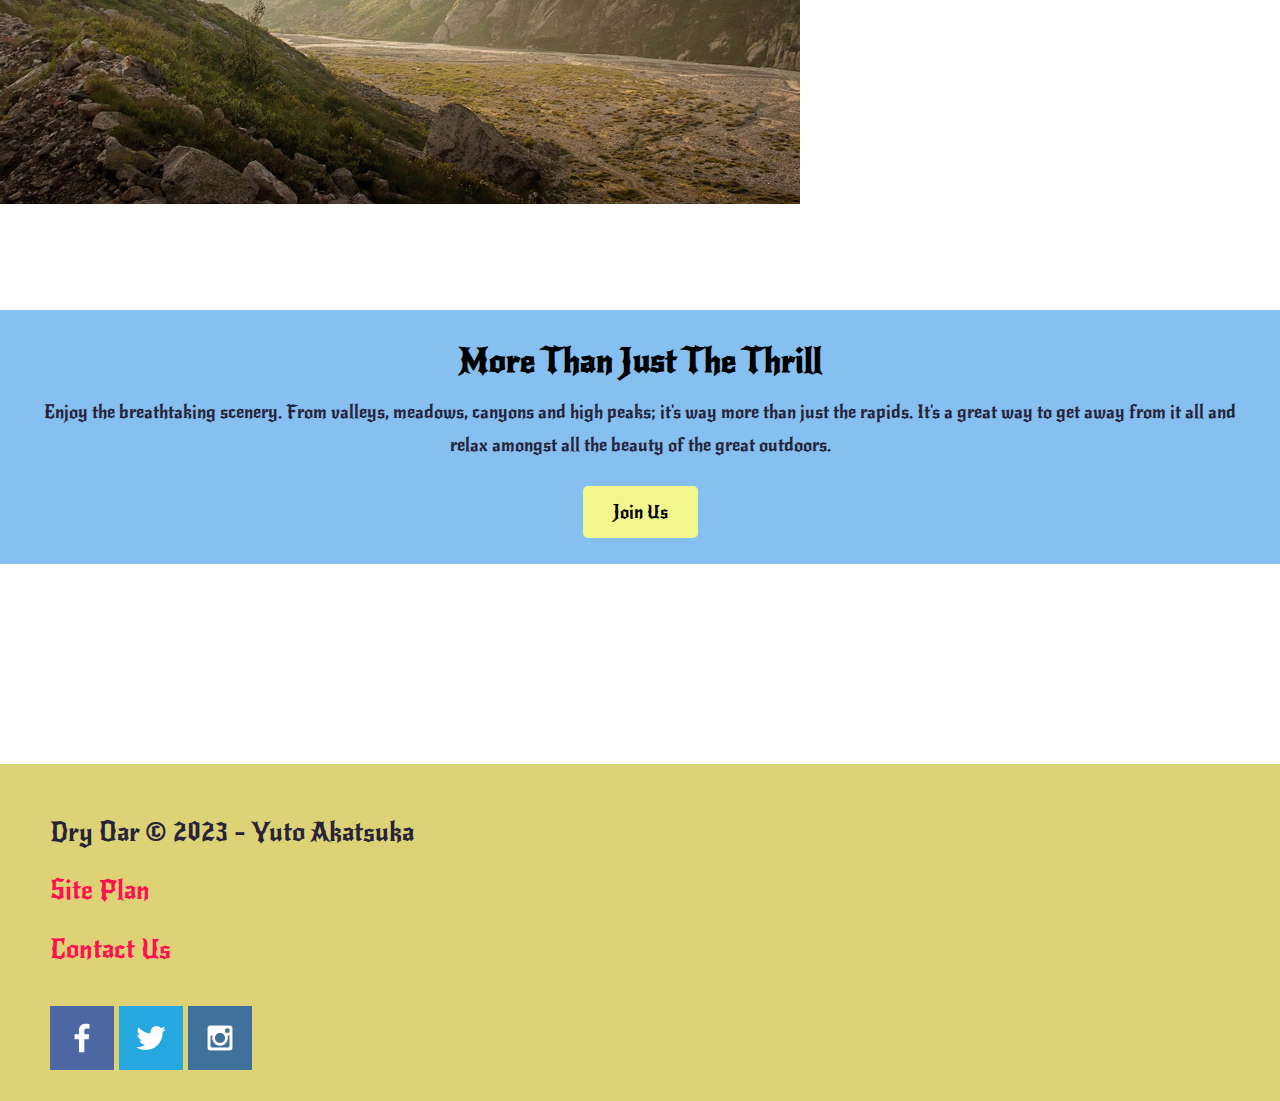
==== commit 1450c9bc: "I have finished week5 assignment" ====
--- a/wwr/index.html
+++ b/wwr/index.html
@@ -27,7 +27,7 @@
         <h1 class="home-title">Have An Adventure</h1>
         <h4> Make Memorise with Dry Oar</h4>
         <div class=" button-box">
-            <a class="book href=contactus.html">book Now</a>
+            <a class="book href=contactus.html">Book Now</a>
         </div>
         </section>
     </div> 
--- a/wwr/styles/style.css
+++ b/wwr/styles/style.css
@@ -1,3 +1,5 @@
+@import url('https://fonts.googleapis.com/css2?family=New+Rocker&family=Roboto:wght@100&family=Young+Serif&display=swap');
+
 #content{
     max-width: 1600px;
     margin: 0 auto;
@@ -5,25 +7,53 @@
 
 .icon{
     width: 80px;
+    padding-top: 10px;
 }
 .logo{
     width:80px;
 }
+#logo_link{
+    padding-top:5px;
+}
+
 #hero-img{
-    width:100px;
+    width:100%;
+}
+#hero-msg h1, #hero-msg h4{
+    text-align: center;
+}
+.rivers-card{
+    margin:200px 0;
+}
+.camping-card{
+    margin:200px 0;
+}
+.rapids-card{
+    margin:200px 0;
+}
+.card-img{
+    border: 10px solid black;
+}
+.mountains{
+    margin:100px 0;
+}
+main section img{
+    box-sizing:border-box;
 }
 
 nav a{
     text-align: center;
     color:#27233a;
     text-decoration: none;
+    padding:35px;
 }
-#hero-msg h1, #hero-msg h4{
-    text-align: center;
-}
+
+
+
 .button-box{
     text-align:center;
 }
+
 main section{
     text-align:center;
 }
@@ -33,10 +63,19 @@
 }
 body{
     background-color:white;
+    font-family:'New Rocker','Young Serif','Roboto';
+    font-size:22px;
+    margin:0;
+    padding:0;
 }
+h2{
+    margin:0;
+}
+
 header{
     background-color:#73c9cc;
 }
+
 nav a:hover{
     background-color:#8f6ce0;
     color:#ff1053;
@@ -45,6 +84,10 @@
     background-color:#f3f58d;
     color:black;
     text-decoration: none;
+    font-size:18px;
+    padding:15px 30px;
+    margin-top: 50px;
+    border-radius: 5px;
 }
 .book:hover, .join:hover{
     background-color:rgb(100, 156, 142);
@@ -55,22 +98,32 @@
 }
 .msg{
     background-color:rgb(134, 192, 240);
+    line-height:1.5em;
+    padding:35px;
 }
 footer{
     background-color:#ddd376;
     color:#27233a;
+    padding: 25px 50px;
+    margin-top: 200px;
 }
 .home-title{
     color:green;
+    font-family:'New Rocker','Young Serif','Roboto';
+    font-size:2em;
+    margin-top: 10px;
 }
 h4{
     color:#27233a;
 }
 .msg h2{
     color:black;
+    font-family:'New Rocker','Young Serif','Roboto';
 }
 .msg p{
     color:#27233a;
+    font-size:.8em;
+    padding-bottom: 15px;
 }
 footer a{
     color:#ff1053;
@@ -85,4 +138,6 @@
 footer p a:hover{
     text-decoration: underline;
 }
-
+footer .social img{
+    padding-top:15px;
+}
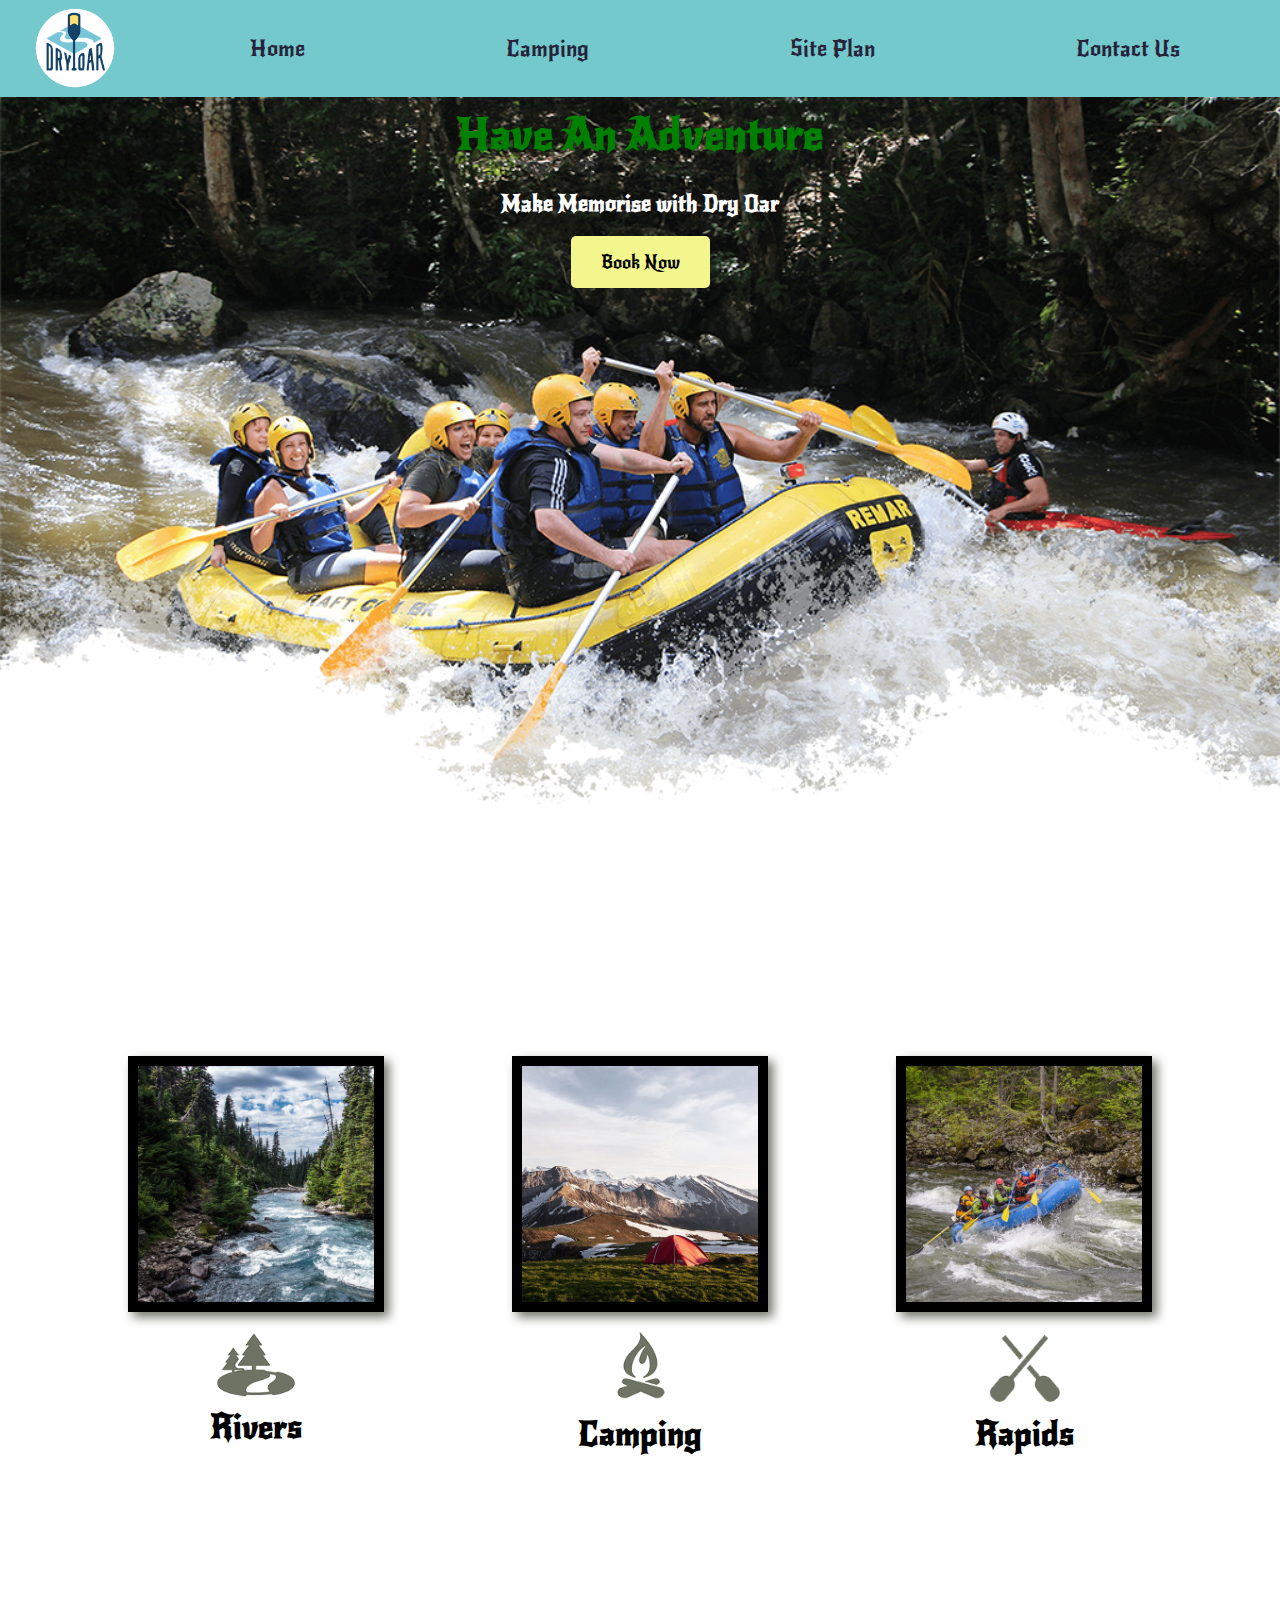
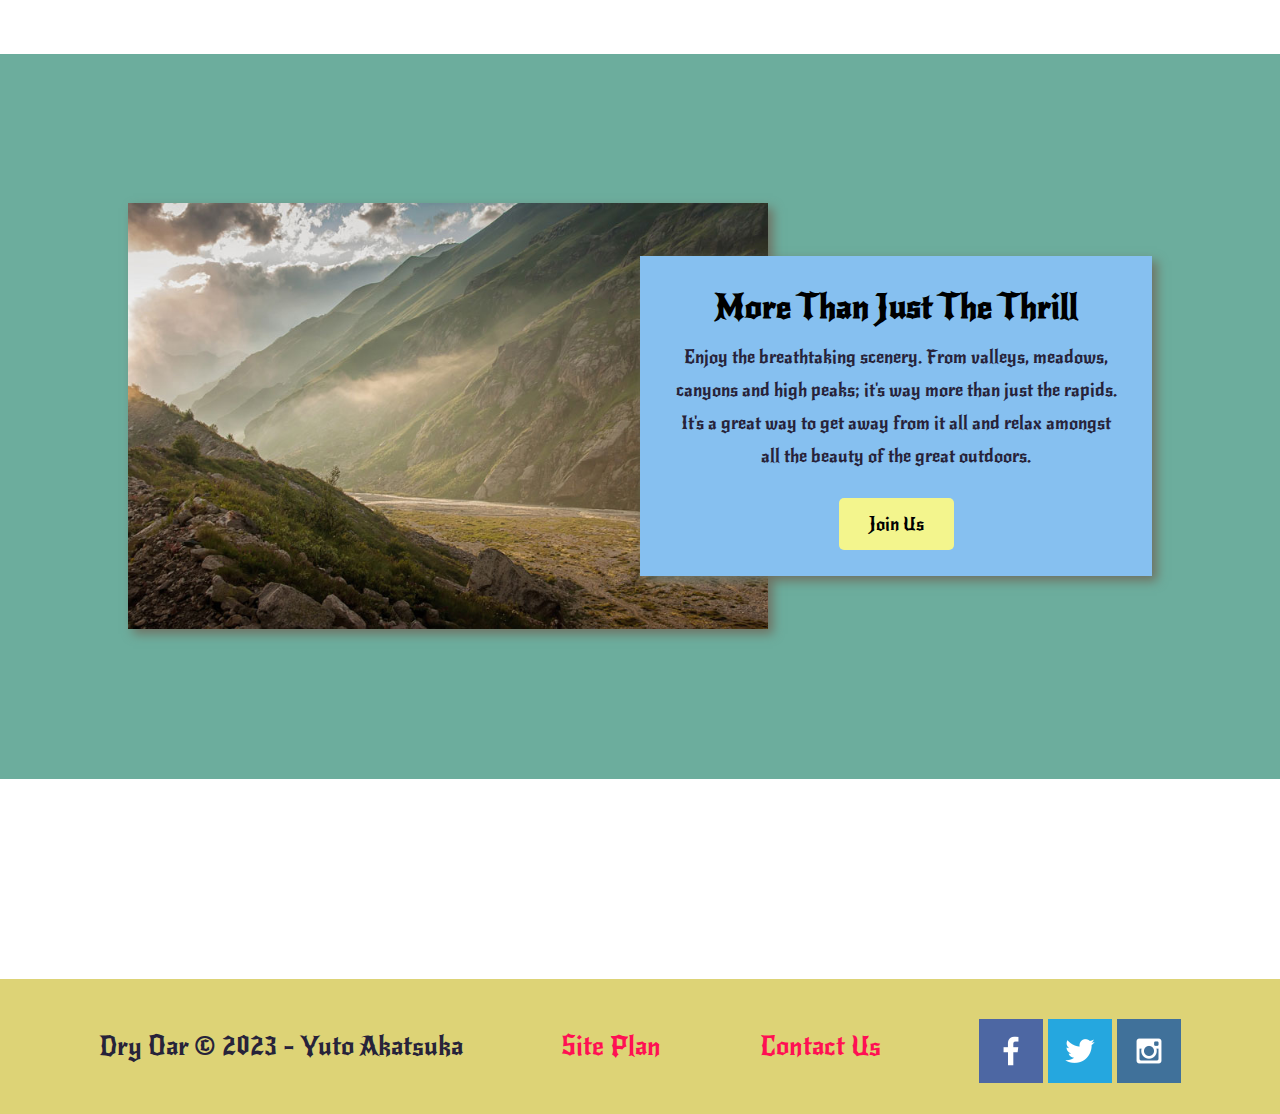
==== commit 90a7e3dd: "I finsihed the final whiterafting page" ====
--- a/wwr/index.html
+++ b/wwr/index.html
@@ -14,7 +14,7 @@
         </a>
         <nav>
             <a href="index.html">Home</a>
-            <a href="#">Page 2</a>
+            <a href="camping.html">Camping</a>
             <a href="site-plan-rafting.html">Site Plan</a>
             <a href="contactus.html">Contact Us</a>
         </nav>
@@ -39,8 +39,9 @@
             <h2>Rivers</h2>
         </section>
         <section class="camping-card">
-            <img class="card-img" src="images/camping.jpg" alt="tent in mountains">
+           <img class="card-img" src="images/camping.jpg" alt="tent in mountains">
             <img class="icon" src="images/fire_icon.png" alt="fire icon">
+            
             <h2>Camping</h2>
         </section>
         <section class="rapids-card">
--- a/wwr/styles/style.css
+++ b/wwr/styles/style.css
@@ -5,6 +5,14 @@
     margin: 0 auto;
 }
 
+header{
+    display:grid;
+    grid-template-columns:150px auto;
+}
+nav{
+    display: flex;
+    justify-content: space-around;
+}
 .icon{
     width: 80px;
     padding-top: 10px;
@@ -14,28 +22,70 @@
 }
 #logo_link{
     padding-top:5px;
-}
-
+    justify-self:center;
+    align-self:center;
+}
+#hero{
+    display:grid;
+    grid-template-columns: 1fr 3fr 1fr;
+    margin-top: -100px;
+}
+#hero-box{
+    grid-column: 1/4;
+    grid-row: 1/3;
+    z-index: -1;
+}
 #hero-img{
     width:100%;
 }
+#hero-msg{
+    grid-column: 2/3;
+    grid-row: 1/2;
+    margin-top:100px;
+}
+#hero-msg h4{
+    color: white;
+}
 #hero-msg h1, #hero-msg h4{
     text-align: center;
 }
+.home-grid{
+    display:grid;
+    grid-template-columns: repeat(10,1fr);
+}
 .rivers-card{
     margin:200px 0;
+    grid-column: 2/4;
+    grid-row: 2/3;
 }
 .camping-card{
     margin:200px 0;
+    grid-column: 5/7;
+    grid-row: 2/3;
 }
 .rapids-card{
     margin:200px 0;
+    grid-column: 8/10;
+    grid-row: 2/3;
 }
 .card-img{
     border: 10px solid black;
+    transition:transform .5s;
+    box-shadow: 5px 5px 10px #6f7364;
+}
+.card-img:hover{
+    opacity: .6;
+    transform: scale(1.1);
 }
 .mountains{
     margin:100px 0;
+    grid-column: 2/7;
+    grid-row: 5/8;
+    box-shadow: 5px 5px 10px #6f7364;
+
+}
+.card-img, .mountains{
+    width:100%;
 }
 main section img{
     box-sizing:border-box;
@@ -60,6 +110,8 @@
 
 #background {
     height:725px;
+    grid-column: 1/11;
+    grid-row: 4/9;
 }
 body{
     background-color:white;
@@ -100,12 +152,18 @@
     background-color:rgb(134, 192, 240);
     line-height:1.5em;
     padding:35px;
+    grid-column: 6/10;
+    grid-row: 6/7;
+    box-shadow: 5px 5px 10px #6f7364;
 }
 footer{
     background-color:#ddd376;
     color:#27233a;
     padding: 25px 50px;
     margin-top: 200px;
+    display: flex;
+    justify-content: space-around;
+    align-items: center;
 }
 .home-title{
     color:green;
@@ -141,3 +199,65 @@
 footer .social img{
     padding-top:15px;
 }
+
+@media screen and (max-width: 900px) {
+#hero, .home-grid {
+        display: block;
+        height: auto;
+    }
+    nav, footer {
+        flex-direction: column;
+    }
+    nav a {
+        display: block;
+        padding: 15px;
+    }
+    #hero {
+        margin-top: 0;
+    }
+    #hero-msg {
+        margin-top: 0;
+    }
+    #hero-msg h4 {
+        display: none;
+    }
+    .home-title {
+        font-size: 25px;
+        color: #6f7364;
+    }
+    .rivers-card, .camping-card, .rapids-card { 
+        margin: 50px auto;
+        width: 60%;
+    }
+    #background {
+        display: none;
+    }
+    .mountains, .msg {
+        width: 80%;
+        display: block;
+        margin: 0 auto;
+    }
+    footer {
+        margin-top: 25px;
+    }
+}
+.camping-img{
+    
+    width:100%;
+    height:800px;
+}
+.description_camping{
+    background-color: black;
+    color: white;
+    width: 40%;
+    text-align: left;
+} 
+.camping-img2{
+    height: 300px;
+    float: right;
+    margin-right: 15px;
+    
+} 
+.background-camp{
+    background-color: #73c9cc;
+}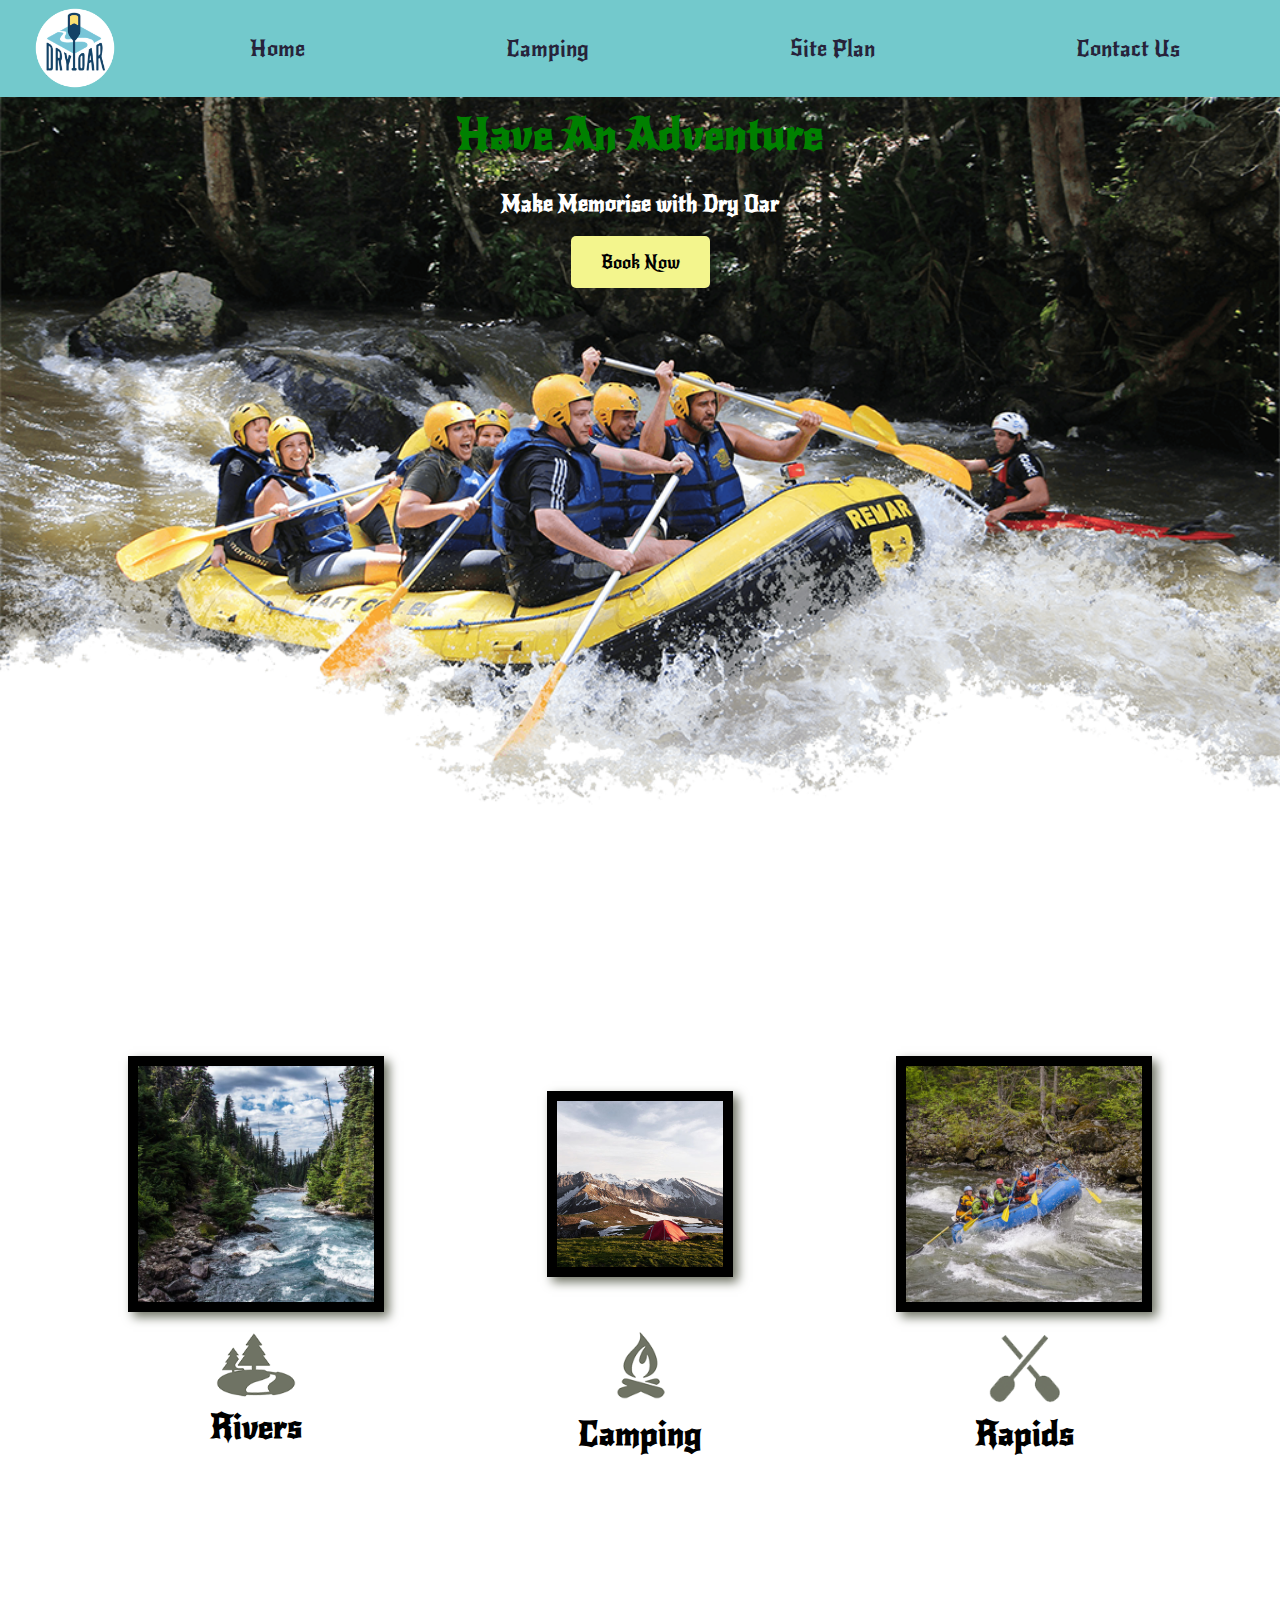
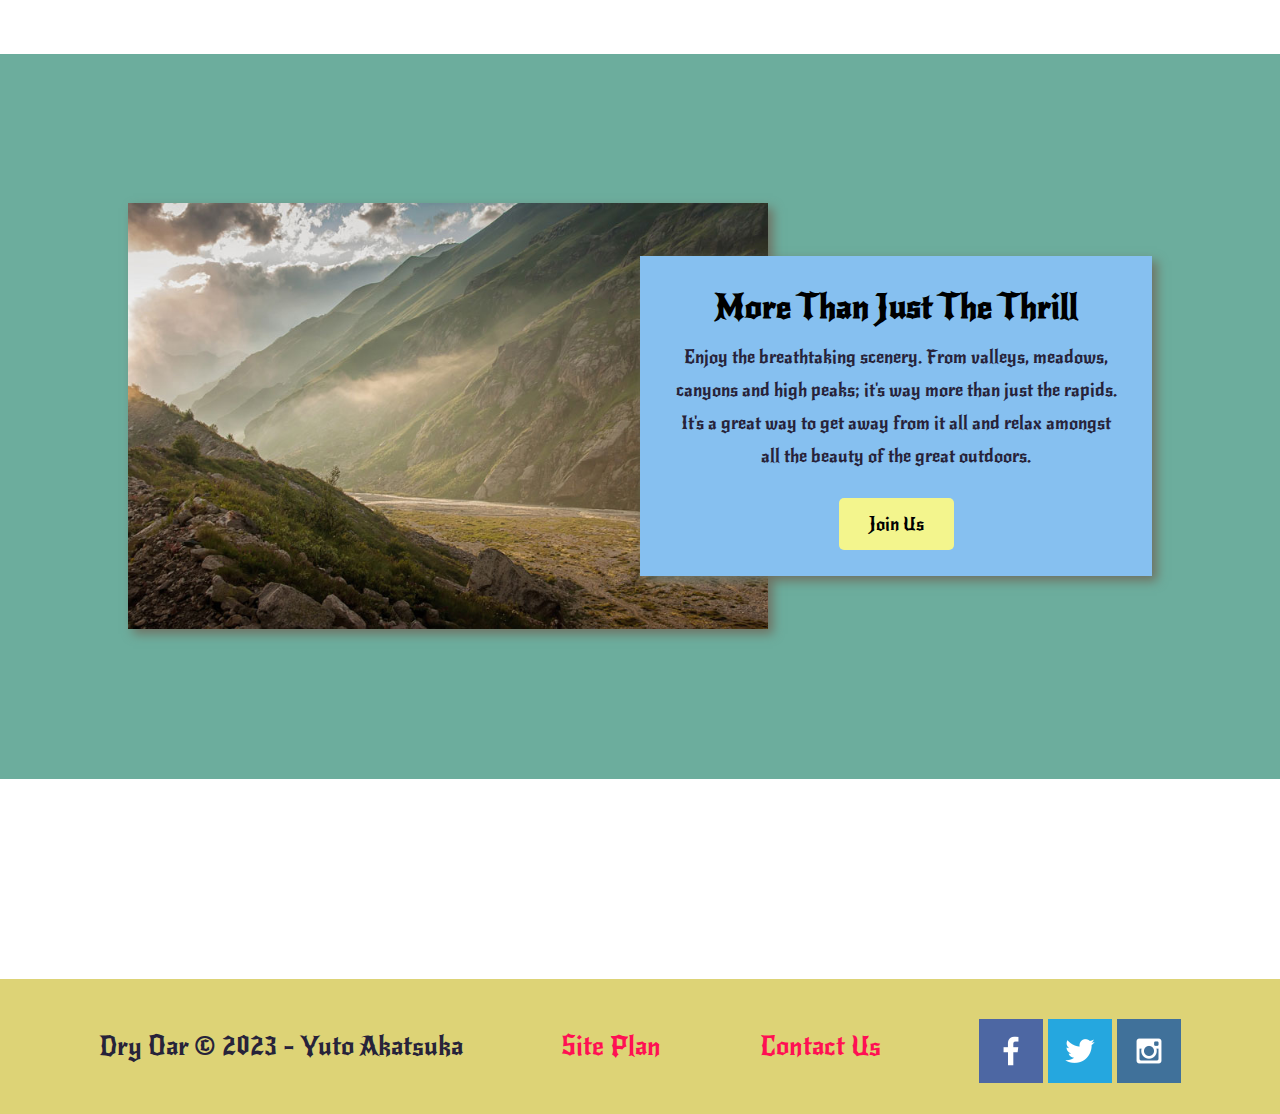
==== commit 4e07de54: "I changed a bit" ====
--- a/wwr/index.html
+++ b/wwr/index.html
@@ -39,7 +39,9 @@
             <h2>Rivers</h2>
         </section>
         <section class="camping-card">
-           <img class="card-img" src="images/camping.jpg" alt="tent in mountains">
+            <nav>
+                <a href="camping.html"> <img class="card-img" src="images/camping.jpg" alt="tent in mountains"></a>     
+            </nav>
             <img class="icon" src="images/fire_icon.png" alt="fire icon">
             
             <h2>Camping</h2>
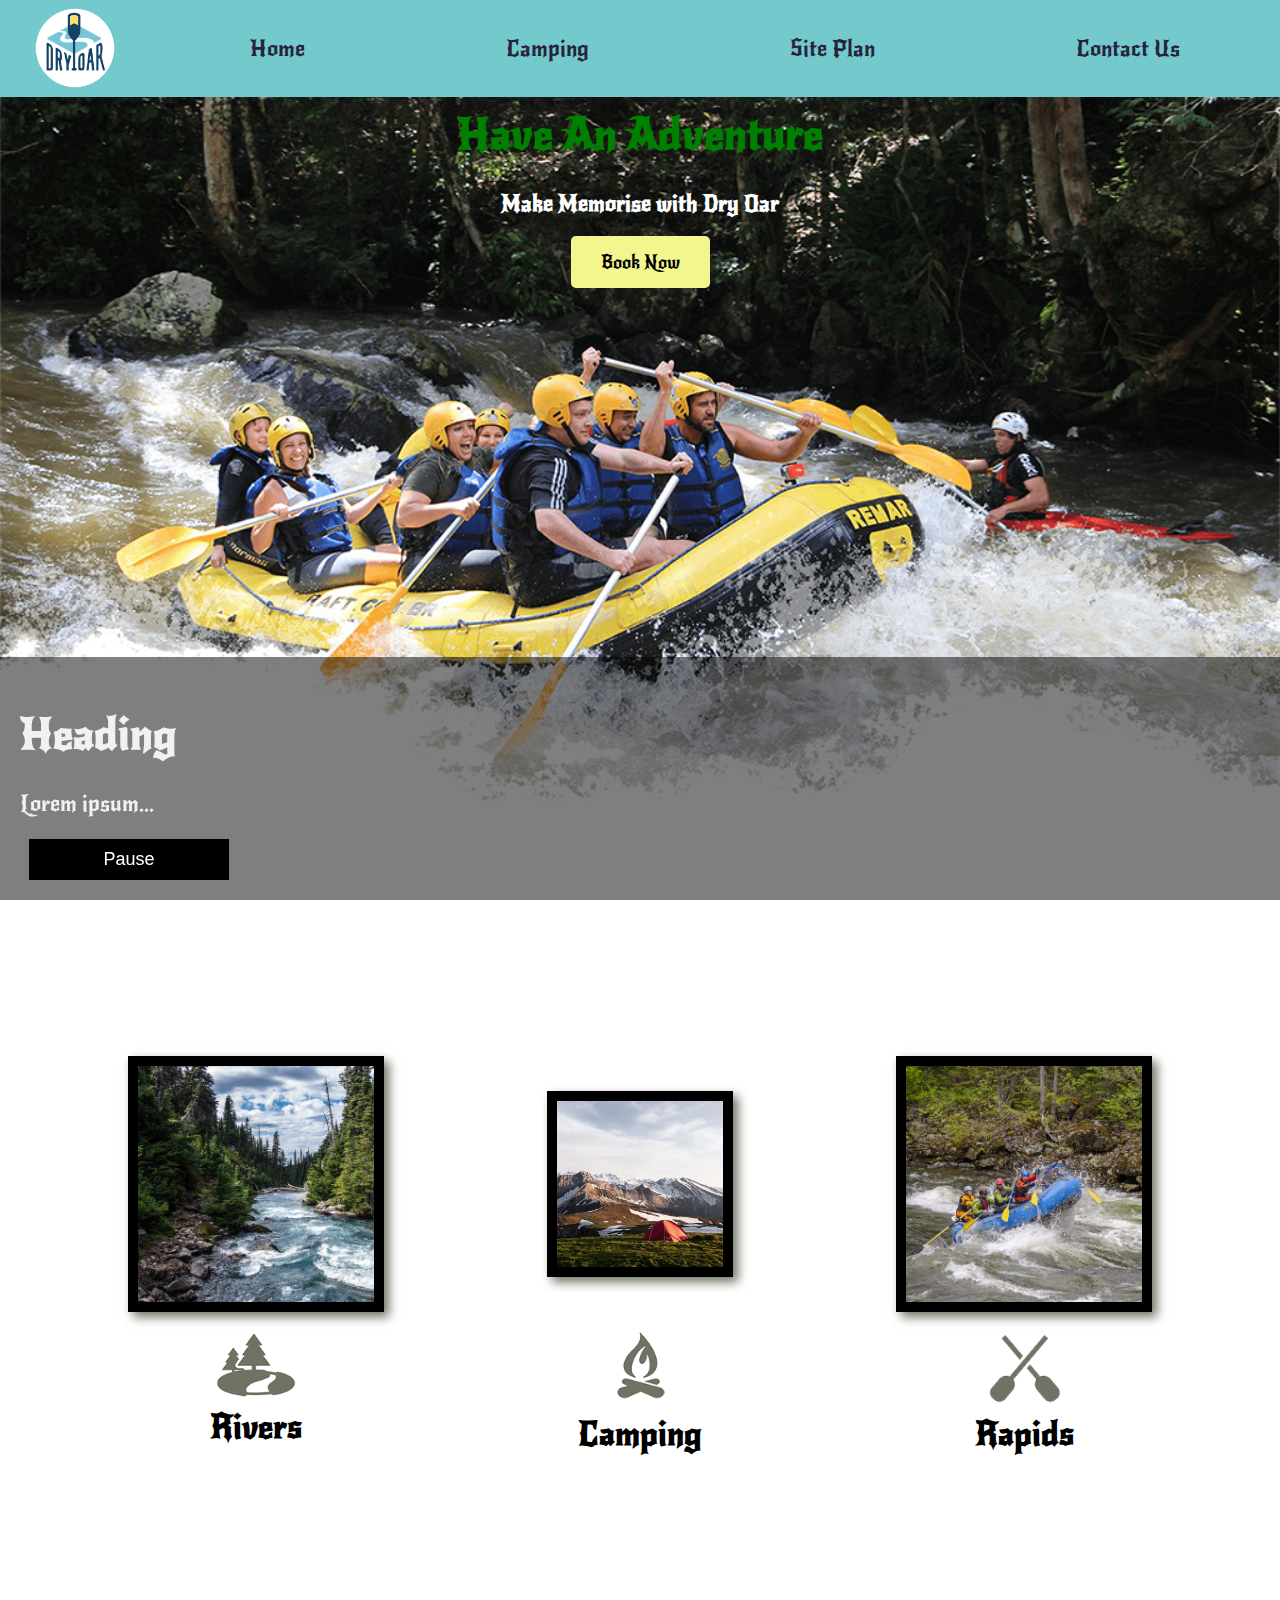
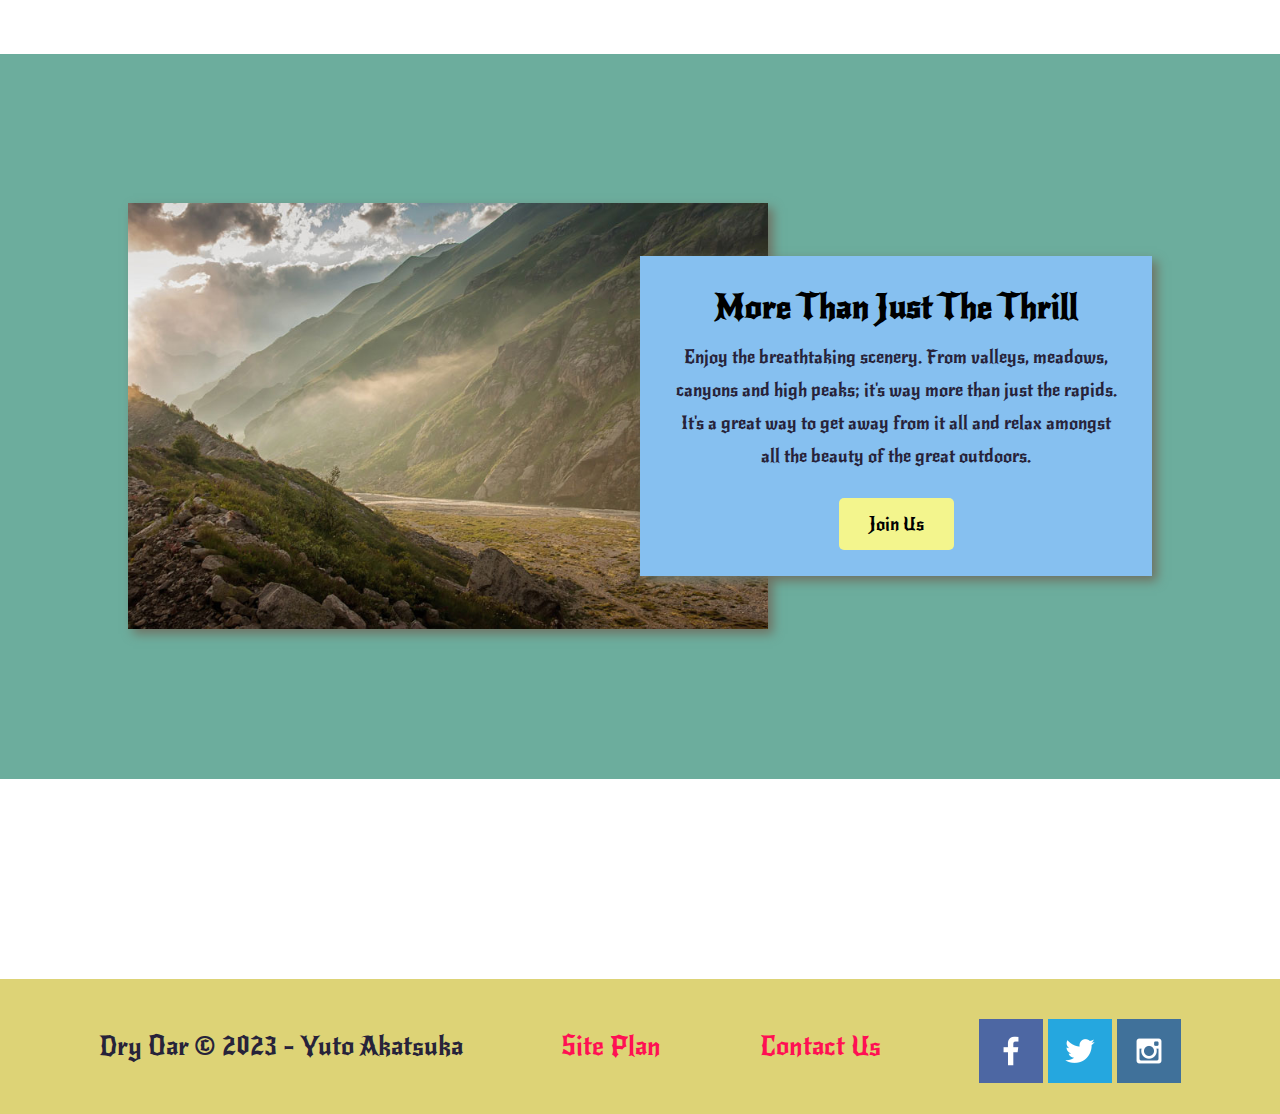
==== commit a13d2f16: "Web component" ====
--- a/wwr/index.html
+++ b/wwr/index.html
@@ -51,6 +51,18 @@
             <img class="icon" src="images/oars.png" alt="oars icon">
             <h2>Rapids</h2>
         </section>
+        <!-- The video -->
+            <video autoplay muted loop id="myVideo">
+                <source src="video/nature.mp4" type="video/mp4">
+            </video>
+            
+            <!-- Optional: some overlay text to describe the video -->
+            <div class="content">
+                <h1>Heading</h1>
+                <p>Lorem ipsum...</p>
+                <!-- Use a button to pause/play the video with JavaScript -->
+                <button id="myBtn" onclick="myFunction()">Pause</button>
+            </div>
         <div id="background"></div>
         <img class="mountains" src="images/mountains.jpg" alt="Misty mountains">
         <section class="msg">
@@ -58,6 +70,7 @@
             <p>Enjoy the breathtaking scenery. From valleys, meadows, canyons and high peaks; it's way more than just the rapids. It's a great way to get away from it all and relax amongst all the beauty of the great outdoors.</p>
             <a class="join" href="rivers.html">Join Us</a>
         </section>
+        
     </main>
 
 
@@ -78,5 +91,23 @@
             </div>
         </footer>
     </div>
+    <script>
+        // Get the video
+        var video = document.getElementById("myVideo");
+        
+        // Get the button
+        var btn = document.getElementById("myBtn");
+        
+        // Pause and play the video, and change the button text
+        function myFunction() {
+          if (video.paused) {
+            video.play();
+            btn.innerHTML = "Pause";
+          } else {
+            video.pause();
+            btn.innerHTML = "Play";
+          }
+        }
+    </script>
 </body>
 </html>  --- a/wwr/styles/style.css
+++ b/wwr/styles/style.css
@@ -1,5 +1,8 @@
 @import url('https://fonts.googleapis.com/css2?family=New+Rocker&family=Roboto:wght@100&family=Young+Serif&display=swap');
 
+body{
+    background-color: #73c9cc;
+}
 #content{
     max-width: 1600px;
     margin: 0 auto;
@@ -198,6 +201,86 @@
 }
 footer .social img{
     padding-top:15px;
+}
+
+form {
+    /* Center the form on the page */
+    margin: 0 auto;
+    width: 400px;
+    /* Form outline */
+    padding: 1em;
+    border: 1px solid #ccc;
+    border-radius: 1em;
+  }
+  
+  ul {
+    list-style: none;
+    padding: 0;
+    margin: 0;
+  }
+  
+  form li + li {
+    margin-top: 1em;
+  }
+  
+  label {
+    /* Uniform size & alignment */
+    display: inline-block;
+    width: 90px;
+    text-align: right;
+  }
+  
+  input,
+  textarea {
+    /* To make sure that all text fields have the same font settings
+       By default, textareas have a monospace font */
+    font: 1em sans-serif;
+  
+    /* Uniform text field size */
+    width: 300px;
+    box-sizing: border-box;
+  
+    /* Match form field borders */
+    border: 1px solid #999;
+  }
+  
+  input:focus,
+  textarea:focus {
+    /* Additional highlight for focused elements */
+    border-color: #000;
+  }
+  
+  textarea {
+    /* Align multiline text fields with their labels */
+    vertical-align: top;
+  
+    /* Provide space to type some text */
+    height: 5em;
+  }
+  
+  .button {
+    /* Align buttons with the text fields */
+    padding-left: 90px; /* same size as the label elements */
+  }
+  
+  button {
+    /* This extra margin represent roughly the same space as the space
+       between the labels and their text fields */
+    margin-left: 0.5em;
+  }
+
+  #feedback {
+    background-color: antiquewhite;
+    position: absolute;
+    top: 0;
+    left: 0;
+    right: 0;
+    padding: .5em;
+    /* make this element invisible until we are ready for it */
+    display: none;      
+}
+.moveDown {
+    margin-top: 3em;
 }
 
 @media screen and (max-width: 900px) {
@@ -260,4 +343,38 @@
 } 
 .background-camp{
     background-color: #73c9cc;
+}
+/* Style the video: 100% width and height to cover the entire window */
+#myVideo {
+position: fixed;
+right: 0;
+bottom: 0;
+min-width: 100%;
+min-height: 100%;
+}
+
+/* Add some content at the bottom of the video/page */
+.content {
+position: fixed;
+bottom: 0;
+background: rgba(0, 0, 0, 0.5);
+color: #f1f1f1;
+width: 100%;
+padding: 20px;
+}
+
+/* Style the button used to pause/play the video */
+#myBtn {
+width: 200px;
+font-size: 18px;
+padding: 10px;
+border: none;
+background: #000;
+color: #fff;
+cursor: pointer;
+}
+
+#myBtn:hover {
+background: #ddd;
+color: black;
 }